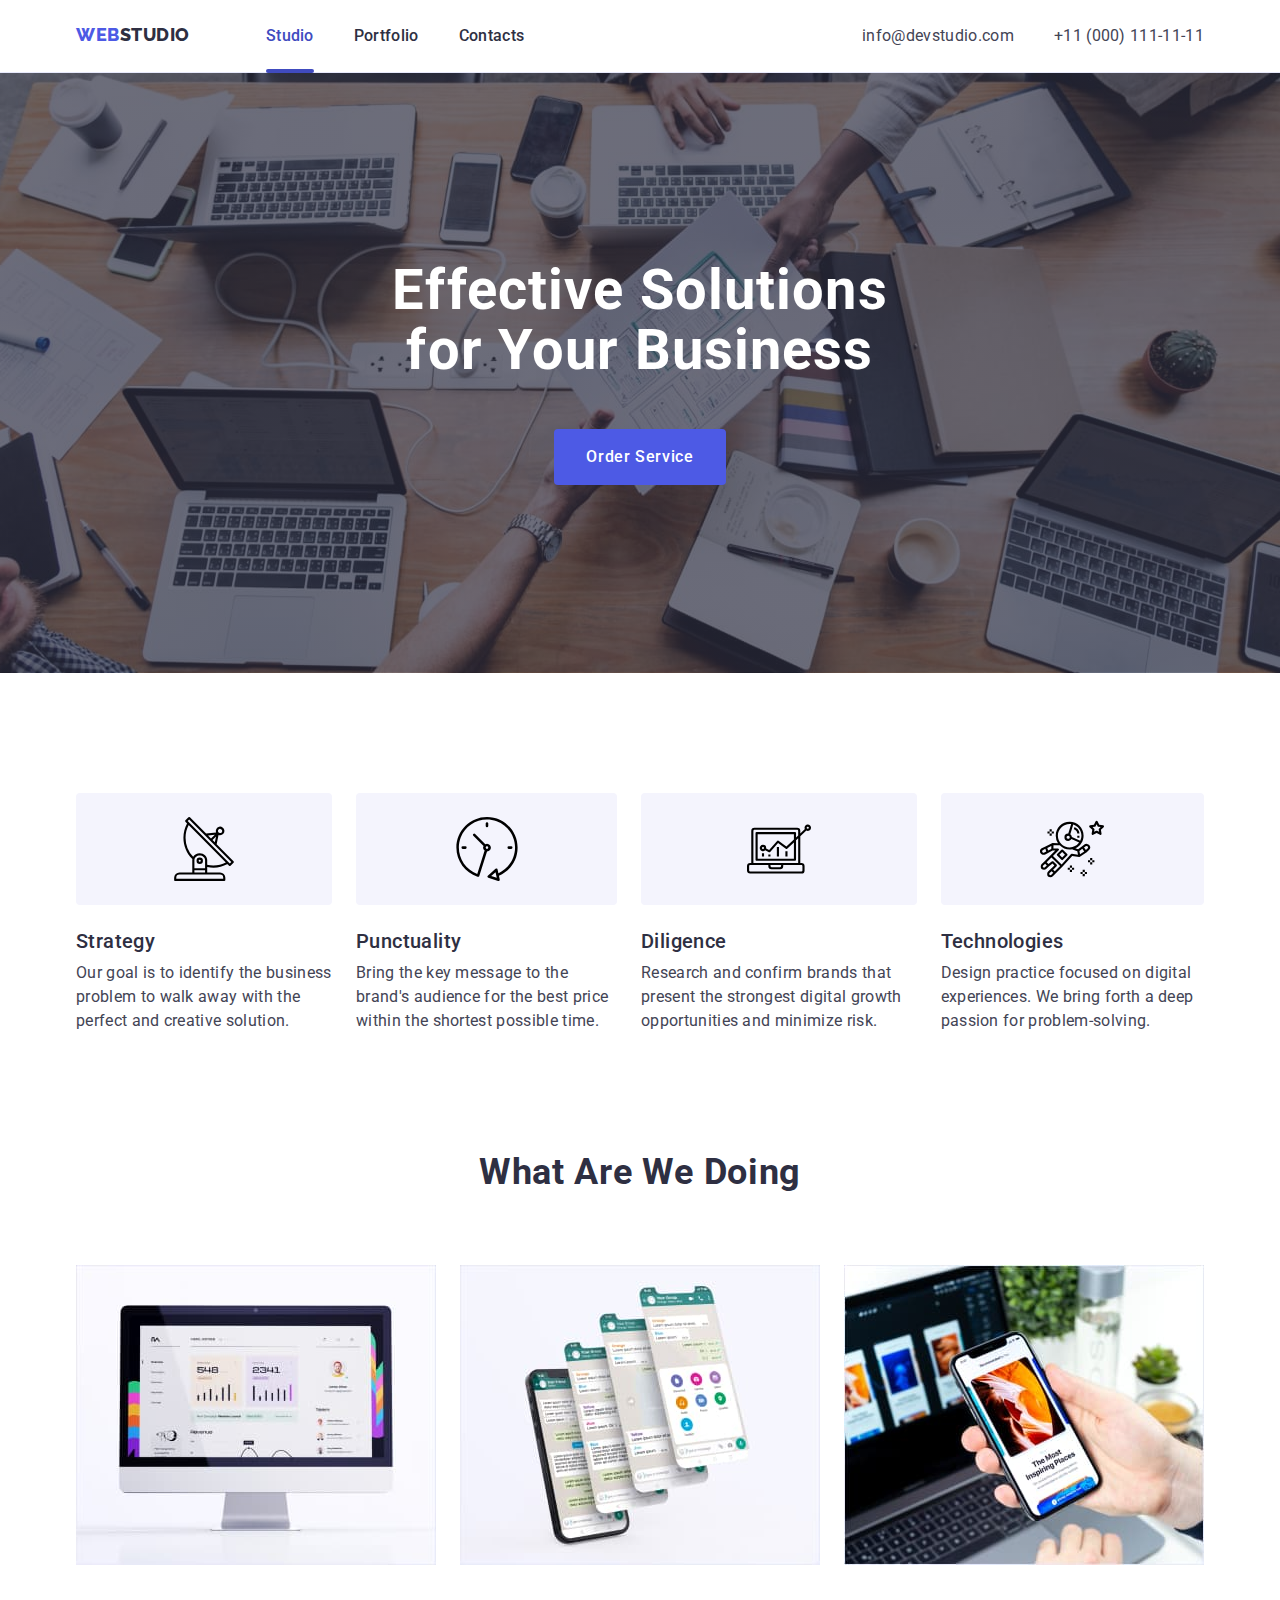
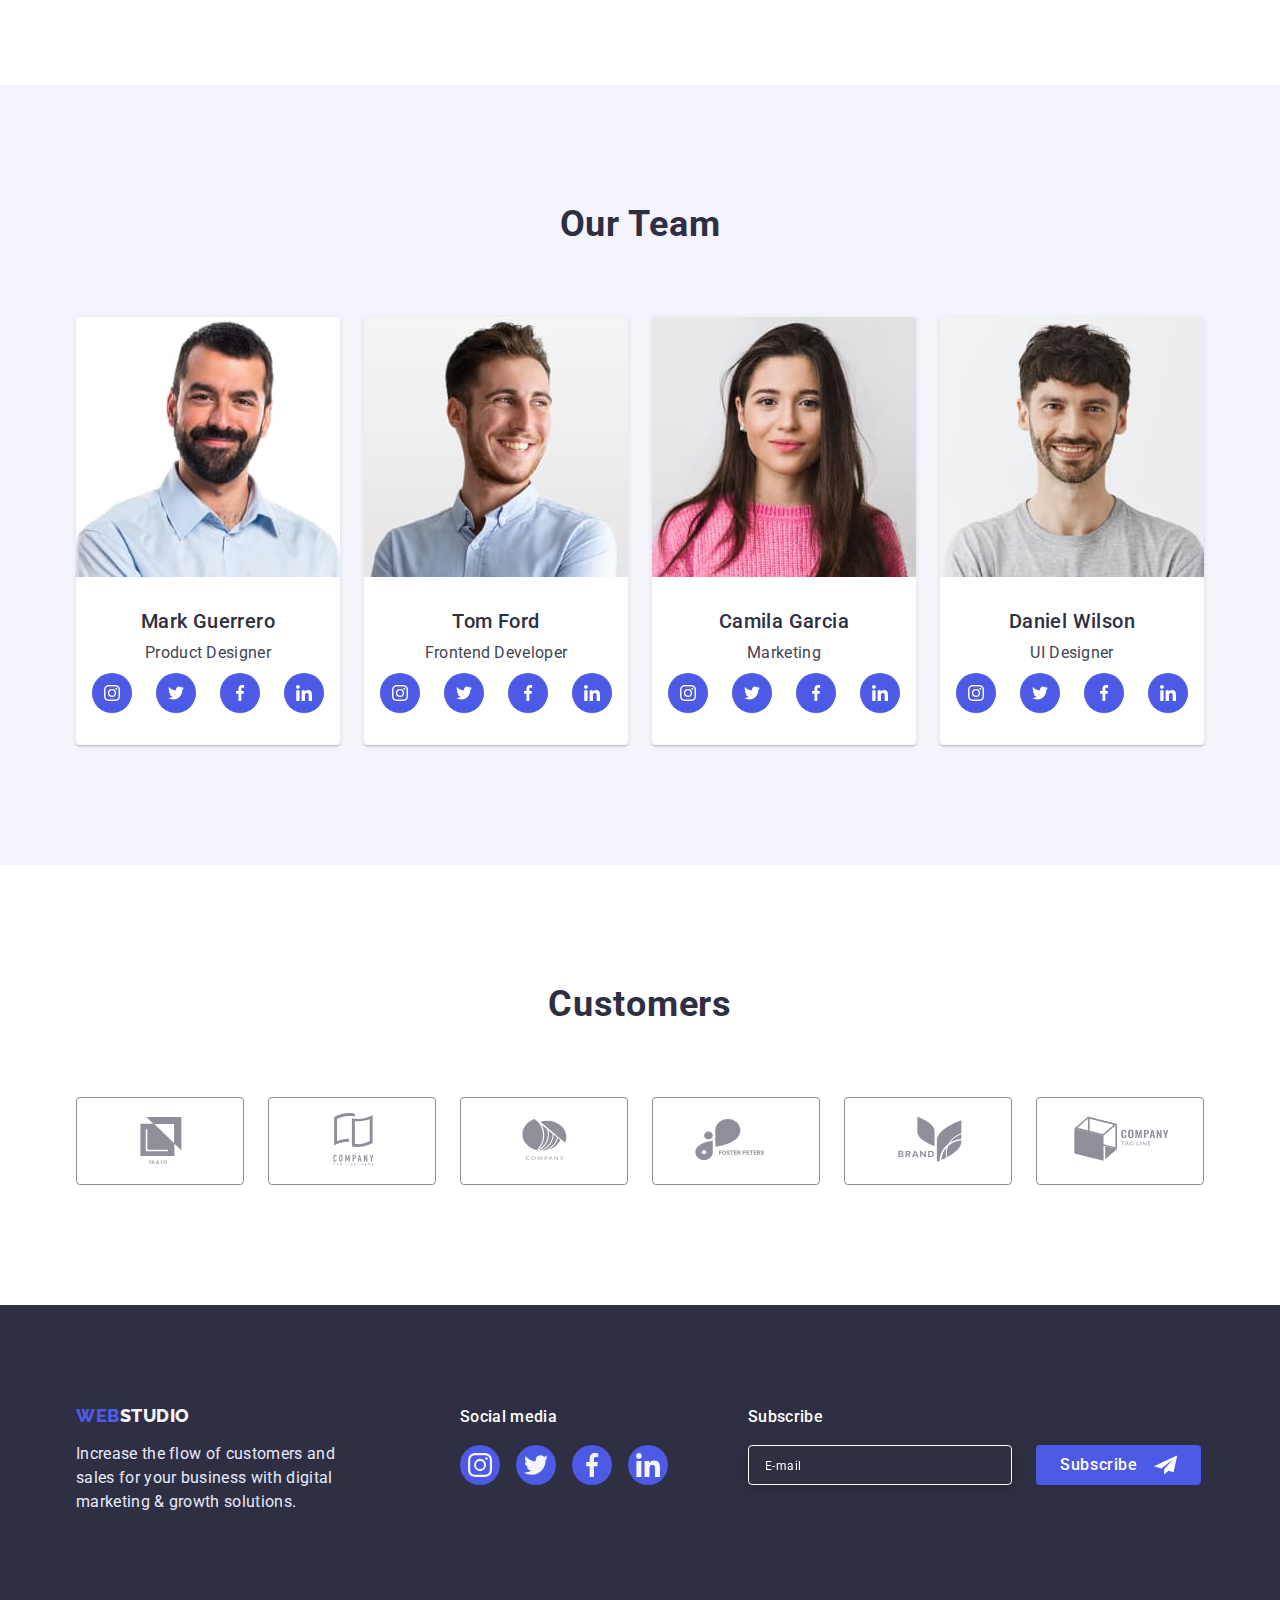
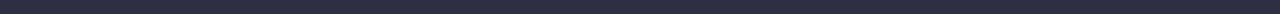
==== index.html @ fd678e28 "Initial commit" ====
<!DOCTYPE html>
<html lang="en">
  <head>
    <meta charset="UTF-8" />
    <meta http-equiv="X-UA-Compatible" content="IE=edge" />
    <meta name="viewport" content="width=device-width, initial-scale=1.0" />
    <title>WebStudio</title>
    <link rel="preconnect" href="https://fonts.googleapis.com" />
    <link rel="preconnect" href="https://fonts.gstatic.com" crossorigin />
    <link
      href="https://fonts.googleapis.com/css2?family=Raleway:wght@800&family=Roboto:wght@400;500;700&display=swap"
      rel="stylesheet"
    />
    <link rel="stylesheet" href="https://cdnjs.cloudflare.com/ajax/libs/modern-normalize/1.1.0/modern-normalize.min.css" />
    <link rel="stylesheet" href="./css/styles.css" />
  </head>

  <body>
    <header class="header">
      <div class="container header-container">
      <nav class="nav">
        <a class="header-logo logo link" href="./index.html">Web<span class="header-web">Studio</span></a
        >
        <ul class="header-list list">
          <li class="header-item">
            <a class="header-link link current" href="./index.html">Studio</a>
          </li>
          <li class="header-item">
            <a class="header-link link" href="./portfolio.html">Portfolio</a>
          </li>
          <li class="header-item">
            <a class="header-link link" href="">Contacts</a>
          </li>
        </ul>
      </nav>
      <address class="address">
        <ul class="address-list list">
          <li class="address-item">
            <a class="address-link link" href="mailto:info@devstudio.com"
              >info@devstudio.com</a
            >
          </li>
          <li class="address-item">
            <a class="address-link link" href="tel:+110001111111"
              >+11 (000) 111-11-11</a
            >
          </li>
        </ul>
      </address>
      </div>
    </header>

    <main>
      <!--Hero-->
      <section class="hero">
        <div class="container hero-container">
        <h1 class="hero-title">Effective Solutions for Your Business</h1>
        <button type="button" class="hero-btn" data-modal-open>Order Service</button>
        </div>
      </section>

      <!--Feutures-->
      <section class="feutures">
        <div class="container feutures-container">
        <h2 class="visually-hidden">Feutures</h2>
        <ul class="feutures-list list">
          <li class="feutures-item">
            <div class="feutures-icon">
              <svg width="64" height="64">
              <use href="./images/sprite.svg#strategy"></use>
            </svg>
            </div>
            <h3 class="feutures-subtitle">Strategy</h3>
            <p class="feutures-text">
              Our goal is to identify the business problem to walk away with the
              perfect and creative solution.
            </p>
          </li>
          <li class="feutures-item">
            <div class="feutures-icon">
              <svg width="64" height="64">
              <use href="./images/sprite.svg#punctually"></use>
            </svg>
            </div>
            <h3 class="feutures-subtitle">Punctuality</h3>
            <p class="feutures-text">
              Bring the key message to the brand's audience for the best price
              within the shortest possible time.
            </p>
          </li>
          <li class="feutures-item">
            <div class="feutures-icon">
              <svg width="64" height="64">
              <use href="./images/sprite.svg#diligence"></use>
            </svg>
            </div>
            <h3 class="feutures-subtitle">Diligence</h3>
            <p class="feutures-text">
              Research and confirm brands that present the strongest digital
              growth opportunities and minimize risk.
            </p>
          </li>
          <li class="feutures-item">
            <div class="feutures-icon">
              <svg width="64" height="64">
              <use href="./images/sprite.svg#technoligies"></use>
            </svg>
            </div>
            <h3 class="feutures-subtitle">Technologies</h3>
            <p class="feutures-text">
              Design practice focused on digital experiences. We bring forth a
              deep passion for problem-solving.
            </p>
          </li>
        </ul>
        </div>
      </section>

      <!--What are we doing-->
      <section class="projects">
        <div class="container projects-container">
        <h2 class="projects-title">What are we doing</h2>
        <ul class="projects-list list">
          <li class="projects-item">
            <img
              src="./images/feutures/computer.jpg"
              alt="Computer design"
              width="360"
              height="300"
            />
          </li>
          <li class="projects-item">
            <img
              src="./images/feutures/applications.jpg"
              alt="Applications design"
              width="360"
              height="300"
            />
          </li>
          <li class="projects-item">
            <img
              src="./images/feutures/phone.jpg"
              alt="Phone design"
              width="360"
              height="300"
            />
          </li>
        </ul>
        </div>
      </section>

      <!--Out team-->
      <section class="team">
        <div class="container team-container">
        <h2 class="team-title">Our Team</h2>
        <ul class="team-title-list list">
          <li class="team-item">
            <img class="team-item-photo"
              src="./images/our-team/mark-guerrero.jpg"
              alt="Mark Guerrero"
              width="264"
              height="260"
            />
            <div class="team-photo-content-border">
            <h3 class="team-subtitle">Mark Guerrero</h3>
            <p class="team-text">Product Designer</p>
            <ul class="social-list list">
              <li class="social-list-item">
                <a href="" class="social-list-link">
                    <svg aria-label="instagram" class="social-list-icon" width="16" height="16">
                      <use href="./images/sprite.svg#instagram"></use>
                    </svg>
                </a>
              </li>
              <li class="social-list-item">
                <a href="" class="social-list-link">
                    <svg aria-label="twitter" class="social-list-icon" width="16" height="16">
                      <use href="./images/sprite.svg#twitter"></use>
                    </svg>
                </a>
              </li>
              <li class="social-list-item">
                <a href="" class="social-list-link">
                    <svg aria-label="facebook" class="social-list-icon" width="16" height="16">
                      <use href="./images/sprite.svg#facebook"></use>
                    </svg>
                </a>
              </li>
              <li class="social-list-item">
                <a href="" class="social-list-link">
                    <svg aria-label="linkedin" class="social-list-icon" width="16" height="16">
                      <use href="./images/sprite.svg#linkedin"></use>
                    </svg>
                </a>
              </li>
            </ul>
            </div>
          </li>
          <li class="team-item">
            <img class="team-item-photo"
              src="./images/our-team/tom-ford.jpg"
              alt="Tom Ford"
              width="264"
              height="260"
            />
            <div class="team-photo-content-border">
            <h3 class="team-subtitle">Tom Ford</h3>
            <p class="team-text">Frontend Developer</p>
            <ul class="social-list list">
              <li class="social-list-item">
                <a href="" class="social-list-link">
                    <svg aria-label="instagram" class="social-list-icon" width="16" height="16">
                      <use href="./images/sprite.svg#instagram"></use>
                    </svg>
                </a>
              </li>
              <li class="social-list-item">
                <a href="" class="social-list-link">
                    <svg aria-label="twitter" class="social-list-icon" width="16" height="16">
                      <use href="./images/sprite.svg#twitter"></use>
                    </svg>
                </a>
              </li>
              <li class="social-list-item">
                <a href="" class="social-list-link">
                    <svg aria-label="facebook" class="social-list-icon" width="16" height="16">
                      <use href="./images/sprite.svg#facebook"></use>
                    </svg>
                </a>
              </li>
              <li class="social-list-item">
                <a href="" class="social-list-link">
                    <svg aria-label="linkedin" class="social-list-icon" width="16" height="16">
                      <use href="./images/sprite.svg#linkedin"></use>
                    </svg>
                </a>
              </li>
            </ul>
            </div>
          </li>
          <li class="team-item">
            <img class="team-item-photo"
              src="./images/our-team/camila-garcia.jpg"
              alt="Camila Garcia"
              width="264"
              height="260"
            />
            <div class="team-photo-content-border">
            <h3 class="team-subtitle">Camila Garcia</h3>
            <p class="team-text">Marketing</p>
            <ul class="social-list list">
              <li class="social-list-item">
                <a href="" class="social-list-link">
                    <svg aria-label="instagram" class="social-list-icon" width="16" height="16">
                      <use href="./images/sprite.svg#instagram"></use>
                    </svg>
                </a>
              </li>
              <li class="social-list-item">
                <a href="" class="social-list-link">
                    <svg aria-label="twitter" class="social-list-icon" width="16" height="16">
                      <use href="./images/sprite.svg#twitter"></use>
                    </svg>
                </a>
              </li>
                            <li class="social-list-item">
                <a href="" class="social-list-link">
                    <svg aria-label="facebook" class="social-list-icon" width="16" height="16">
                      <use href="./images/sprite.svg#facebook"></use>
                    </svg>
                </a>
              </li>
              <li class="social-list-item">
                <a href="" class="social-list-link">
                    <svg aria-label="linkedin" class="social-list-icon" width="16" height="16">
                      <use href="./images/sprite.svg#linkedin"></use>
                    </svg>
                </a>
              </li>
            </ul>
            </div>
          </li>
          <li class="team-item">
            <img class="team-item-photo"
              src="./images/our-team/daniel-wilson.jpg"
              alt="Daniel Wilson"
              width="264"
              height="260"
            />
            <div class="team-photo-content-border">
            <h3 class="team-subtitle">Daniel Wilson</h3>
            <p class="team-text">UI Designer</p>
            <ul class="social-list list">
              <li class="social-list-item">
                <a href="" class="social-list-link">
                    <svg aria-label="instagram" class="social-list-icon" width="16" height="16">
                      <use href="./images/sprite.svg#instagram"></use>
                    </svg>
                </a>
              </li>
              <li class="social-list-item">
                <a href="" class="social-list-link">
                    <svg aria-label="twitter" class="social-list-icon" width="16" height="16">
                      <use href="./images/sprite.svg#twitter"></use>
                    </svg>
                </a>
              </li>
                            <li class="social-list-item">
                <a href="" class="social-list-link">
                    <svg aria-label="facebook" class="social-list-icon" width="16" height="16">
                      <use href="./images/sprite.svg#facebook"></use>
                    </svg>
                </a>
              </li>
              <li class="social-list-item">
                <a href="" class="social-list-link">
                    <svg aria-label="linkedin" class="social-list-icon" width="16" height="16">
                      <use href="./images/sprite.svg#linkedin"></use>
                    </svg>
                </a>
              </li>
            </ul>
            </div>
          </li>
        </ul>
        </div>
      </section>

      <!--Customers-->
      <section class="customers">
      <div class="container customers-container">
        <h2 class="customers-title">Customers</h2>
        <ul class="customers-list list">
          <li class="customers-list-item">
            <a href="" class="customers-list-link">
            <div class="customers-list-wrapper">
              <svg class="customers-list-icon" width="104" height="56">
                <use href="./images/sprite.svg#Logo1"></use>
              </svg>
            </div>
            </a>
          </li>
          <li class="customers-list-item">
            <a href="" class="customers-list-link">
              <div class="customers-list-wrapper">
              <svg class="customers-list-icon" width="104" height="56">
                <use href="./images/sprite.svg#Logo2"></use>
              </svg>
              </div>              
            </a>
          </li>
          <li class="customers-list-item">
            <a href="" class="customers-list-link">
              <div class="customers-list-wrapper">
              <svg class="customers-list-icon" width="104" height="56">
                <use href="./images/sprite.svg#Logo3"></use>
              </svg>
              </div>              
            </a>
          </li>
          <li class="customers-list-item">
            <a href="" class="customers-list-link">
              <div class="customers-list-wrapper">
              <svg class="customers-list-icon" width="104" height="56">
                <use href="./images/sprite.svg#Logo4"></use>
              </svg>
              </div>              
            </a>
          </li>
          <li class="customers-list-item">
            <a href="" class="customers-list-link">
              <div class="customers-list-wrapper">
              <svg class="customers-list-icon" width="104" height="56">
                <use href="./images/sprite.svg#Logo5"></use>
              </svg>
              </div>              
            </a>
          </li>
          <li class="customers-list-item">
            <a href="" class="customers-list-link">
              <div class="customers-list-wrapper">
              <svg class="customers-list-icon" width="104" height="56">
                <use href="./images/sprite.svg#Logo6"></use>
              </svg>
              </div>              
            </a>
          </li>
        </ul>
      </div>
      </section>
    </main>

    <footer class="footer">
      <div class="container footer-container">
        <div class="footer-text-div">
        <a class="footer-logo logo link" href="./index.html">Web<span class="footer-web">Studio</span></a
        >
      <p class="footer-text">
        Increase the flow of customers and sales for your business with digital
        marketing & growth solutions.
      </p>
        </div>
        <div class="footer-social-media">
          <p class="footer-text-title">Social media</p>
            <ul class="social-list footer-social-list list">
              <li class="social-list-item">
                <a href="" class="footer-social-list-link">
                    <svg aria-label="instagram" class="footer-social-list-icon" width="24" height="24">
                      <use href="./images/sprite.svg#instagram"></use>
                    </svg>
                </a>
              </li>
              <li class="social-list-item">
                <a href="" class="footer-social-list-link">
                    <svg aria-label="twitter" class="footer-social-list-icon" width="24" height="24">
                      <use href="./images/sprite.svg#twitter"></use>
                    </svg>
                </a>
              </li>
              <li class="social-list-item">
                <a href="" class="footer-social-list-link">
                    <svg aria-label="facebook" class="footer-social-list-icon" width="24" height="24">
                      <use href="./images/sprite.svg#facebook"></use>
                    </svg>
                </a>
              </li>
              <li class="social-list-item">
                <a href="" class="footer-social-list-link">
                    <svg aria-label="linkedin" class="footer-social-list-icon" width="24" height="24">
                      <use href="./images/sprite.svg#linkedin"></use>
                    </svg>
                </a>
              </li>
            </ul>
        </div>
      <form name="footer-form" autocomplete="on">
        <p class="footer-text-title">Subscribe</p>
        <div class="footer-form-div">
          <input type="email" name="email" class="footer-form-input" placeholder="E-mail">
        <button type="submit" class="footer-form-btn">Subscribe 
          <svg class="footer-btn-icon" width="24" height="24">
            <use href="./images/sprite.svg#icon-frame"></use>
          </svg>
        </button>
        </div>
      </form>

      </div>
    </footer>

    <div class="backdrop is-hidden" data-modal>
      <div class="modal">
        <button type="button" class="modal-close-btn" data-modal-close>
        <svg class="modal-close-btn-icon" width="8" height="8">
          <use href="./images/sprite.svg#modal-close"></use>
        </svg>
        </button>
        <p class="modal-title">Leave your contacts and we will call you back</p>
        <form class="modal-form">
          <label class="modal-form-field"> 
            <span  class="modal-label-text">Name</span>
            <span class="modal-input-wrapper">
            <input class="modal-input" type="text" name="user_name" placeholder=" " />
            <svg class="modal-form-input-icon" width="18" height="18">
              <use href="./images/sprite.svg#icon-person"></use>
            </svg>
            </span>
          </label>
          <label class="modal-form-field"> 
            <span  class="modal-label-text">Phone</span>
            <span class="modal-input-wrapper">
            <input class="modal-input" type="tel" name="user_phone" placeholder=" " />
            <svg class="modal-form-input-icon" width="18" height="24">
              <use href="./images/sprite.svg#icon-phone"></use>
            </svg>
            </span>
          </label>
          <label class="modal-form-field"> 
            <span  class="modal-label-text">Email</span>
            <span class="modal-input-wrapper">
            <input class="modal-input" type="email" name="user_email" placeholder=" " />
            <svg class="modal-form-input-icon" width="18" height="24">
              <use href="./images/sprite.svg#icon-email"></use>
            </svg>
            </span>
          </label>
          <label class="modal-form-field">
            <span  class="modal-label-text">Comment</span>
            <textarea name="user_message" class="modal-form-message" placeholder="Text input"
            ></textarea>
          </label>
          <label for="user-policy" class="modal-check-desc">
          <input id="user-policy" type="checkbox" name="user_policy" value="true" class="modal-checkbox visually-hidden">
            <span class="modal-fake-checkbox">
            <svg class="modal-checkbox-icon" width="10" height="8">
              <use href="./images/sprite.svg#modal-auto"></use>
            </svg>
            </span>
            I accept the terms and conditions of the&nbsp;<a class="policy-link" href="">Privacy Policy</a> 
          </label>
          <button type="submit" class="modal-form-btn">Send</button>
        </form>
      </div>
    </div>

    <script src="./js/modal.js"></script>
  </body>
</html>
---- css/styles.css ----
:root {
    --primary-font: 'Roboto', sans-serif;
    --secondary-font: 'Raleway', sans-serif; 
    --backround-light: #F4F4FD;
    --background-dark: #2E2F42;
    --brand-color: #4d5ae5;
    --accent-color: #404bbf;
    --success: #31d0aa;
    --color-text-main: #434455;
    --color-text-second: #8e8f99;
    --accent-lines: #e7e9fc;
    --transition-dur-time: 250ms cubic-bezier(0.4, 0, 0.2, 1);
} 

.list {
    list-style: none;
}

.link {
    text-decoration: none;
}

p, h1, h2, h3, h4, h5, h6 {
    margin-top: 0;
    margin-bottom: 0;
}

ul, ol {
    margin-top: 0;
    margin-bottom: 0;
    padding-left: 0;
}

img {
    display: block;
}

button {
    cursor: pointer;
}

body {
    font-family: var(--primary-font);
    font-size: 16px;
    letter-spacing: 0.02em;
    color: var(--color-text-main);
}

.container {
    width: 1158px;
    padding-left: 15px;
    padding-right: 15px;
    margin-left: auto;
    margin-right: auto;
}
/* ============================== COMPONENTS ============================ */
.projects-title,
.team-title,
.customers-title {
    margin-bottom: 72px;
    text-align: center;
    
    font-weight: 700;
    font-size: 36px;
    line-height: 1.11;
    text-align: center;
    letter-spacing: 0.02em;
    text-transform: capitalize;
    
    color: var(--background-dark);
}

.feutures-subtitle,
.team-subtitle {
    font-weight: 500;
    font-size: 20px;
    line-height: 1.2;
    letter-spacing: 0.02em;
    color: var(--background-dark);
}

.logo  {
    font-family: var(--secondary-font);
    font-weight: 800;
    font-size: 18px;
    letter-spacing: 0.03em;
    align-items: center;
    text-transform: uppercase;
}

.visually-hidden {
    position: absolute;
    width: 1px;
    height: 1px;
    margin: -1px;
    border: 0;
    padding: 0;
    white-space: nowrap;
    clip-path: inset(100%);
    clip: rect(0 0 0 0);
    overflow: hidden;
}
/* ============================== /COMPONENTS ============================ */

/* ============================== HEADER  =============================== */
.header-container {
    display: flex;

    /* border: 1px solid tomato;
    background: teal; */
}

.logo {
    margin-right: 76px;

    line-height: 1.17;
    color: var(--brand-color);
}

.header-web {
    color: var(--background-dark);
}

.header {
    padding-top: 24px;
    padding-bottom: 24px;
    border-bottom: 1px solid var(--accent-lines);
    box-shadow: 0px 2px 1px rgba(46, 47, 66, 0.08), 0px 1px 1px rgba(46, 47, 66, 0.16), 0px 1px 6px rgba(46, 47, 66, 0.08);
}

.header-link {
    font-weight: 500;
    line-height: 1.5;
    color: var(--background-dark);

    position: relative;
    display: block;
}

.header-link.current::after {
    content: '';

    position: absolute;
    width: 100%;
    height: 4px;
    left: 0px;
    top: 45px;
    background: var(--accent-color);
    border-radius: 2px;
}

.header-list {
    display: flex;
    align-items: center;
}

.header-item:not(:last-child) {
    margin-right: 40px;
}

.nav {
    display: flex;
    justify-content: center;
}

.nav .link {
    display: block;
    transition: color var(--transition-dur-time);
}

.nav .link:hover,
.nav .link:focus {
   color: var(--accent-color);
}

.link.current {
    color: var(--accent-color);
}

.address {
    font-style: normal;
    margin-left: auto;
}

.address-list {
    display: flex;
}

.address-link {
    font-weight: 400;
    line-height: 1.5;
    color: var(--color-text-main);

    display: block;

    transition: color var(--transition-dur-time);
}

.address-link:hover,
.address-link:focus {
    color: var(--accent-color);
}

.address-item + .address-item {
    margin-left: 40px;
}

/* ============================== /HEADER ============================= */

/* ============================== HERO  =============================== */
.hero-container {
    text-align: center;
    

    /* border: 1px solid teal;
    background: tomato; */
} 

.hero{
    background: rgba(46, 47, 66, 0.7);
    padding-top: 188px;
    padding-bottom: 188px;
    max-width: 1440px;
    margin-left: auto;
    margin-right: auto;
    
    background-image: linear-gradient(rgba(46, 47, 66, 0.7), rgba(46, 47, 66, 0.7)), 
        url(../images/hero.jpg);
    background-position: center;
    background-size: cover;
    background-repeat: no-repeat;

}

.hero-title {
    margin-left: auto;
    margin-right: auto;
    margin-bottom: 48px;
    max-width: 496px;
    font-weight: 700;
    font-size: 56px;
    line-height: 1.07;
    letter-spacing: 0.02em;
    text-align: center;
    color: #FFFFFF;
}

.hero-btn {
    display: inline-block;
    min-width: 169px;
    padding: 16px 32px;
    border: none;
    border-radius: 4px;

    font-family: inherit;
    font-weight: 500;
    font-size: 16px;
    line-height: 1.5;
    align-items: center;
    letter-spacing: 0.04em;
    color: #FFFFFF;
    background-color: var(--brand-color);

    transition: background-color var(--transition-dur-time);
}

.hero-btn:hover,
.hero-btn:focus {
    background-color: var(--accent-color);
}
/* ============================== /HERO =============================== */

/* ============================== FEUTURES ============================ */
.feutures {
    padding-top: 120px;
    padding-bottom: 120px;

    /* background-color: teal; */
}

.feutures-list {
    display: flex;
}

.feutures-item:not(:last-child) {
    margin-right: 24px;
}

.feutures-text {
    margin-top: 8px;
    line-height: 1.5;
}

.feutures-icon {
    display: flex;
    justify-content: center;
    align-items: center;
    margin-bottom: 24px;
    height: 112px;
    background: var(--backround-light);
    border-radius: 4px;
    background-position: center center;
    }

/* ============================== /FEUTURES ========================== */

/* ============================== PROJECTS =========================== */
.projects {
    padding-bottom: 120px;
}

.projects-list {
    display: flex;
    gap: 24px;
    /* justify-content: space-between; */
}

.project-item {
    flex-basis: calc((100% - 48px) / 3);
}

/* .projects-item:not(:nth-child(3n)) {
    margin-right: 24px;
} */
/* ============================== /PROJECTS ========================= */

/* ============================== TEAM =============================== */
.team {
    padding-top: 120px;
    padding-bottom: 120px;
    background-color: var(--backround-light)
}

.team-subtitle {
    text-align: center;
    margin-bottom: 8px;
}

.team-title-list {
    display: flex;
    gap: 24px;
}

/* .team-item:not(:nth-child(4n)) {
    margin-right: 24px;
} */

.team-text {
    line-height: 1.5;
    text-align: center;
    margin-bottom: 8px;
}

.team-item {
    flex-basis: calc((100% - 72px) / 4);
    background-color: #fff;
    box-shadow: 0px 1px 6px rgba(46, 47, 66, 0.08), 0px 1px 1px rgba(46, 47, 66, 0.16), 0px 2px 1px rgba(46, 47, 66, 0.08);
    border-radius: 0px 0px 4px 4px;
}

.team-photo-content-border {
    padding-top: 32px;
    padding-bottom: 32px;
}

.social-list {
    display: flex;
    justify-content: center;
    gap: 24px;
}

.social-list-item {
    width: 40px;
    height: 40px;
}

.social-list-link {
    display: flex;
    justify-content: center;
    align-items: center;
    width: 100%;
    height: 100%;
    border-radius: 50%;
    background-color: var(--brand-color);

    transition: background-color var(--transition-dur-time);
}

.social-list-icon {
    fill: #fff;
}

.social-list-link:hover,
.social-list-link:focus {
    background-color: var(--accent-color);
}
/* ============================== /TEAM =============================== */
/* ==============================CUSTOMERS=============================*/
.customers {
    padding-top: 120px;
    padding-bottom: 120px;
}

.customers-list {
    display: flex;
    justify-content: center;
    gap: 24px;
}

.customers-list-item {
    width: calc((100% - 120px) / 6);
    height: 88px;
}

.customers-list-link {
    display: flex;
    justify-content: center;
    align-items: center;
    width: 100%;
    height: 100%;
    border: 1px solid var(--color-text-second);
    border-radius: 4px;
}

.customers-list-link {
    transition: border var(--transition-dur-time);
}

.customers-list-wrapper {
    display: block;
    fill: var(--color-text-second);
    transition: fill var(--transition-dur-time);
}

.customers-list-link:hover,
.customers-list-link:focus {
    border: 1px solid var(--accent-color);
}

.customers-list-link:hover .customers-list-wrapper,
.customers-list-link:focus .customers-list-wrapper {
    fill: var(--accent-color)
}
/* ==============================/CUSTOMERS=============================*/
/* ============================== FOOTER =============================== */
.footer {
    padding-top: 100px;
    padding-bottom: 100px;

    background: var(--background-dark);
}

.footer-container {
    display: flex;
}

.footer-logo {
    margin-right: o;
    line-height: 1.17;
    color: var(--brand-color);
}

.footer-web {
    color: var(--backround-light);
}

.footer-text {
    margin-top: 16px;
    line-height: 1.5;
    color: var(--accent-lines);
}

.footer-text-div {
    max-width: 264px;
    margin-right: 120px;
}

.footer-text-title {
    font-weight: 500;
    line-height: 1.5;
    color: #FFFFFF;

    margin-bottom: 16px;
}

.footer-social-media {
    margin-right: 80px;
}

.footer-social-list {
    gap: 16px;
}

.footer-social-list-link {
    display: flex;
    justify-content: center;
    align-items: center;
    width: 100%;
    height: 100%;
    border-radius: 50%;
    background-color: var(--brand-color);
    /* background-color: rgba(255, 255, 255, 0.1); */
    
    transition: background-color var(--transition-dur-time);
}

.footer-social-list-icon {
    fill: var(--backround-light);
}

.footer-form-div {
    display: flex;
}

.footer-social-list-link:hover,
.footer-social-list-link:focus {
    background-color: var(--success);
}

.footer-form-input {
    width: 264px;
    height: 40px;
    border: 1px solid #FFFFFF;
    filter: drop-shadow(0px 4px 4px rgba(0, 0, 0, 0.15));
    border-radius: 4px;
    background-color: var(--background-dark);
    margin-right: 24px;
    color: #ffffff;
    padding-left: 16px;
}

.footer-form-input::placeholder {
    font-weight: 400;
    font-size: 12px;
    line-height: 2.0;
    align-items: center;
    letter-spacing: 0.04em;
    color: #FFFFFF;
}

.footer-form-btn {
    display: flex;
    width: 165px;
    height: 40px;
    padding: 8px 24px;
    align-items: center;
    justify-content: center;
    gap: 16px;

    font-family: 'Roboto', sans-serif;
    font-weight: 500;
    font-size: 16px;
    line-height: 1.5px;
    text-align: center;
    letter-spacing: 0.04em;
    color: #FFFFFF;
    border-radius: 4px;
    border: none;
    background-color: var(--brand-color);
    transition: background-color var(--transition-dur-time), box-shadow var(--transition-dur-time);
}

.footer-form-btn:hover,
.footer-form-btn:focus {
    background-color: var(--accent-color);
    box-shadow: 0px 4px 4px rgba(0, 0, 0, 0.15);
}

.footer-btn-icon {
    fill: #FFFFFF;
}
/* ============================== /FOOTER =============================== */
/* ============================== PORTFOLIO PAGE ======================= */
.portfolio {
    padding-top: 96px;
    padding-bottom: 120px;
}

.portfolio-page-btn {
    display: inline-block;
    padding: 12px 24px;

    font-family: 'Roboto', sans-serif;
    font-size: 16px;
    font-weight: 500;
    line-height: 1.5;
    text-align: center;
    letter-spacing: 0.04em;
    color: var(--brand-color);
    background-color: var(--backround-light);

    border: 1px solid var(--accent-lines);
    border-radius: 4px;

    transition: color var(--transition-dur-time), background-color var(--transition-dur-time), border-color var(--transition-dur-time), box-shadow var(--transition-dur-time);
}

.portfolio-page-btn:hover,
.portfolio-page-btn:focus {
    color: #FFFFFF;
    background-color: var(--accent-color);
    border-color: var(--accent-color);
    box-shadow: 0px 3px 1px rgba(0, 0, 0, 0.1), 0px 2px 1px rgba(0, 0, 0, 0.08), 0px 2px 2px rgba(0, 0, 0, 0.12);
}

.portfolio-pg-namecard {
    margin-bottom: 8px;
    font-weight: 500;
    font-size: 20px;
    line-height: 1.2;
    color: var(--background-dark);
}

.portfolio-pg-text {
    line-height: 1.5;
    color: var(--color-text-main);
}

.portfolio-menu-card {
    display: flex;
    margin-bottom: 72px;
    justify-content: center;
}

.portfolio-item:not(:last-child) {
    margin-right: 24px;
}

.portfolio-pg-content {
    display: flex;
    flex-wrap: wrap;
}

.portfolio-item-content {
    width: calc((100% - 48px) / 3);
    margin-right: 24px;
    margin-bottom: 48px;
}

.portfolio-item-content:nth-child(3n) {
    margin-right: 0;
}

.portfolio-item-content:nth-last-child(-n + 3) {
    margin-bottom: 0;
}

.portfolio-item-link {
    display: block;
    transition: box-shadow var(--transition-dur-time);
}

.portfolio-item-link:hover,
.portfolio-item-link:focus {
    box-shadow: 0px 1px 6px rgba(46, 47, 66, 0.08), 0px 1px 1px rgba(46, 47, 66, 0.16), 0px 2px 1px rgba(46, 47, 66, 0.08);
}

.portfolio-photo-content-border {
    padding-top: 32px;
    padding-bottom: 32px;
    padding-left: 16px;
    border: 1px solid var(--accent-lines);
    border-top: none;
}

.portfolio-photo-wrapper {
    position: relative;
    overflow: hidden;
}

.overlay {
    position: absolute;
    left: 0;
    top: 0;
    width: 100%;
    height: 100%;
    transform: translate(0, 100%);
    transition: transform var(--transition-dur-time);

    line-height: 1.5;
    padding-top: 40px;
    padding-right: 32px;
    padding-left: 32px;
    color: var(--backround-light);
    background-color: var(--brand-color);
}

.portfolio-item-link:hover .overlay,
.portfolio-item-link:focus .overlay {
    transform: translate(0, 0);
}

img {
    width: 100%;
    height: auto;
} 
/* ============================== /PORTFOLIO PAGE ======================= */
/* ===============================MODAL WINDOW =========================== */
.backdrop {
    position: fixed;
    top: 0;
    left: 0;
    width: 100%;
    height: 100%;
    opacity: 1;
    background: rgba(46, 47, 66, 0.4);
    transition: opacity var(--transition-dur-time), visibility var(--transition-dur-time);
}

.backdrop.is-hidden {
    opacity: 0;
    visibility: hidden;
    pointer-events: none;
}

.modal {
    position: absolute;
    top: 50%;
    left: 50%;
    transform: translate(-50%, -50%) scale(1);
    transition: transform var(--transition-dur-time);

    width: 408px;
    background: #FCFCFC;
    box-shadow: 0px 1px 1px rgba(0, 0, 0, 0.14), 0px 1px 3px rgba(0, 0, 0, 0.12), 0px 2px 1px rgba(0, 0, 0, 0.2);
    border-radius: 4px;
    padding: 72px 24px 24px;
}

.backdrop.is-hidden .modal {
    transform: translate(-50%, -50%) scale(0);
}

.modal-close-btn {
    position: absolute;
    top: 24px;
    right: 24px;

    display: flex;
    justify-content: center;
    align-items: center;
    width: 24px;
    height: 24px;
    background: var(--accent-lines); 
    border: 1px solid rgba(0, 0, 0, 0.1);
    border-radius: 50%;
    transition: border-color var(--transition-dur-time), background-color var(--transition-dur-time);
}

.modal-close-btn:hover,
.modal-close-btn:focus {
    border-color: var(--accent-color);
    background-color: var(--accent-color);
}

.modal-close-btn-icon {
    fill: var(--background-dark);
    transition: fill var(--accent-color);
}

.modal-close-btn:hover .modal-close-btn-icon,
.modal-close-btn:focus .modal-close-btn-icon {
    fill: #FFFFFF;
}

.modal-title {
    font-weight: 500;
    line-height: 1.5;
    text-align: center;
    color: var(--background-dark);
    margin-bottom: 16px;
}

.modal-form-field {
    display: block;
    margin-bottom: 8px;
}

.modal-label-text {
    display: block;
    font-size: 12px;
    line-height: 1.17;
    letter-spacing: 0.04em;
    color: var(--color-text-second);
    margin-bottom: 4px;
}

.modal-input {
    width: 100%;
    height: 40px;
    padding-left: 38px;
    border: 1px solid;
    border-color: rgba(46, 47, 66, 0.4);
    border-radius: 4px;
    background-color: transparent;
    transition: border-color var(--transition-dur-time);
}

.modal-input-wrapper {
    position: relative;
}

.modal-form-input-icon {
    position: absolute;
    left: 16px;
    top: 50%;
    transform: translateY(-50%);
    transition: fill var(--transition-dur-time);
}

.modal-input::placeholder {
}

.modal-input:focus,
.modal-form-message:focus {
    outline: none;
    border-color: var(--brand-color);
}

.modal-input:focus +.modal-form-input-icon {
    fill: var(--brand-color);
}

.modal-form-message {
    width: 100%;
    height: 120px;
    line-height: 1.5;
    color: var(--background-dark);
    padding: 8px 16px;
    margin-bottom: 16px;
    resize: none;
    border: 1px solid; 
    border-color: rgba(46, 47, 66, 0.4);
    border-radius: 4px;
    background-color: transparent;
    transition: border-color var(--transition-dur-time);
}

.modal-form-message::placeholder {
    color: rgba(46, 47, 66, 0.4);
    font-size: 12px;
    line-height: 1.17;
    letter-spacing: 0.04em;
}

.modal-form-btn {
    display: block;
    width: 169px;
    height: 56px;
    font-family: 'Roboto', sans-serif;
    font-weight: 500;
    line-height: 1.5px;
    letter-spacing: 0.04em;
    color: #FFFFFF;
    margin-left: auto;
    margin-right: auto;
    padding: 16px 32px;

    background: var(--brand-color);
    box-shadow: 0px 4px 4px rgba(0, 0, 0, 0.15);
    border-radius: 4px;
    border: none;
    outline: none;
    transition: background-color var(--transition-dur-time), box-shadow var(--transition-dur-time);
}

.modal-form-btn:hover,
.modal-form-btn:focus {
    background-color: var(--accent-color);
    box-shadow: 0px 4px 4px rgba(0, 0, 0, 0.15);
}

.modal-check-desc {
    display: flex;
    align-items: center;
    font-size: 12px;
    line-height: 1.17;
    letter-spacing: 0.04em;
    color: var(--color-text-second);
    margin-bottom: 24px;
}

/* .modal-check-desc::before {
    display: block;
    position: relative;
    width: 16px;
    height: 16px;
    border: 1px solid rgba(46, 47, 66, 0.4);
    border-radius: 2px;
    content: " ";
    cursor: pointer;
    margin-right: 8px;
    background-color: transparent;
} */

.modal-fake-checkbox {
    display: flex;
    align-items: center;
    justify-content: center;;
    width: 16px;
    height: 16px;
    border: 1px solid rgba(46, 47, 66, 0.4);
    border-radius: 2px;
    cursor: pointer;
    margin-right: 8px;
    fill: transparent;
    background-color: transparent;
    transition: background-color var(--transition-dur-time), border var(--transition-dur-time), fill var(--transition-dur-time), border-color var(--transition-dur-time); 
}

.modal-checkbox:checked + .modal-fake-checkbox {
    background-color: var(--accent-color);
    border: none;
    fill: var(--backround-light);
}

.modal-checkbox:focus + .modal-fake-checkbox {
    border-color: var(--accent-color);
}

.policy-link {
    color: var(--brand-color);
}

/* ============================/MODAL WINDOW =========================== */
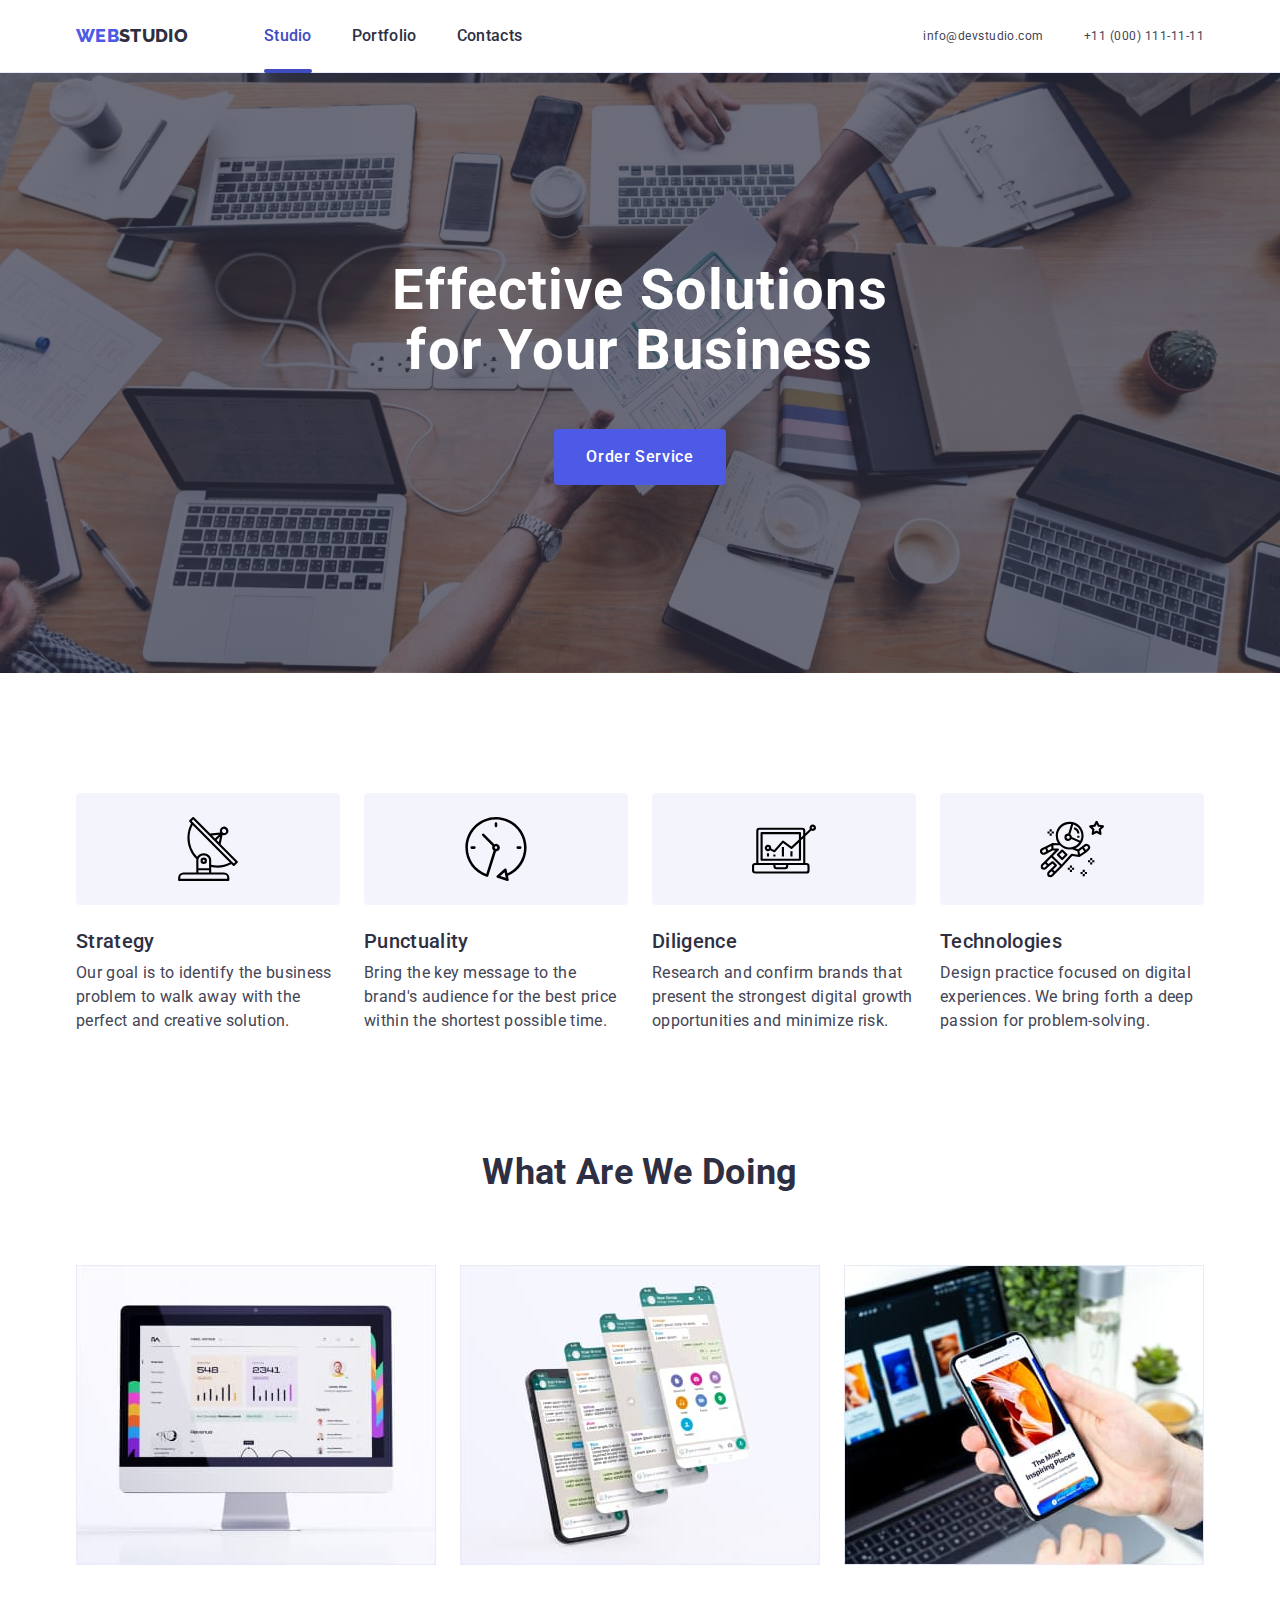
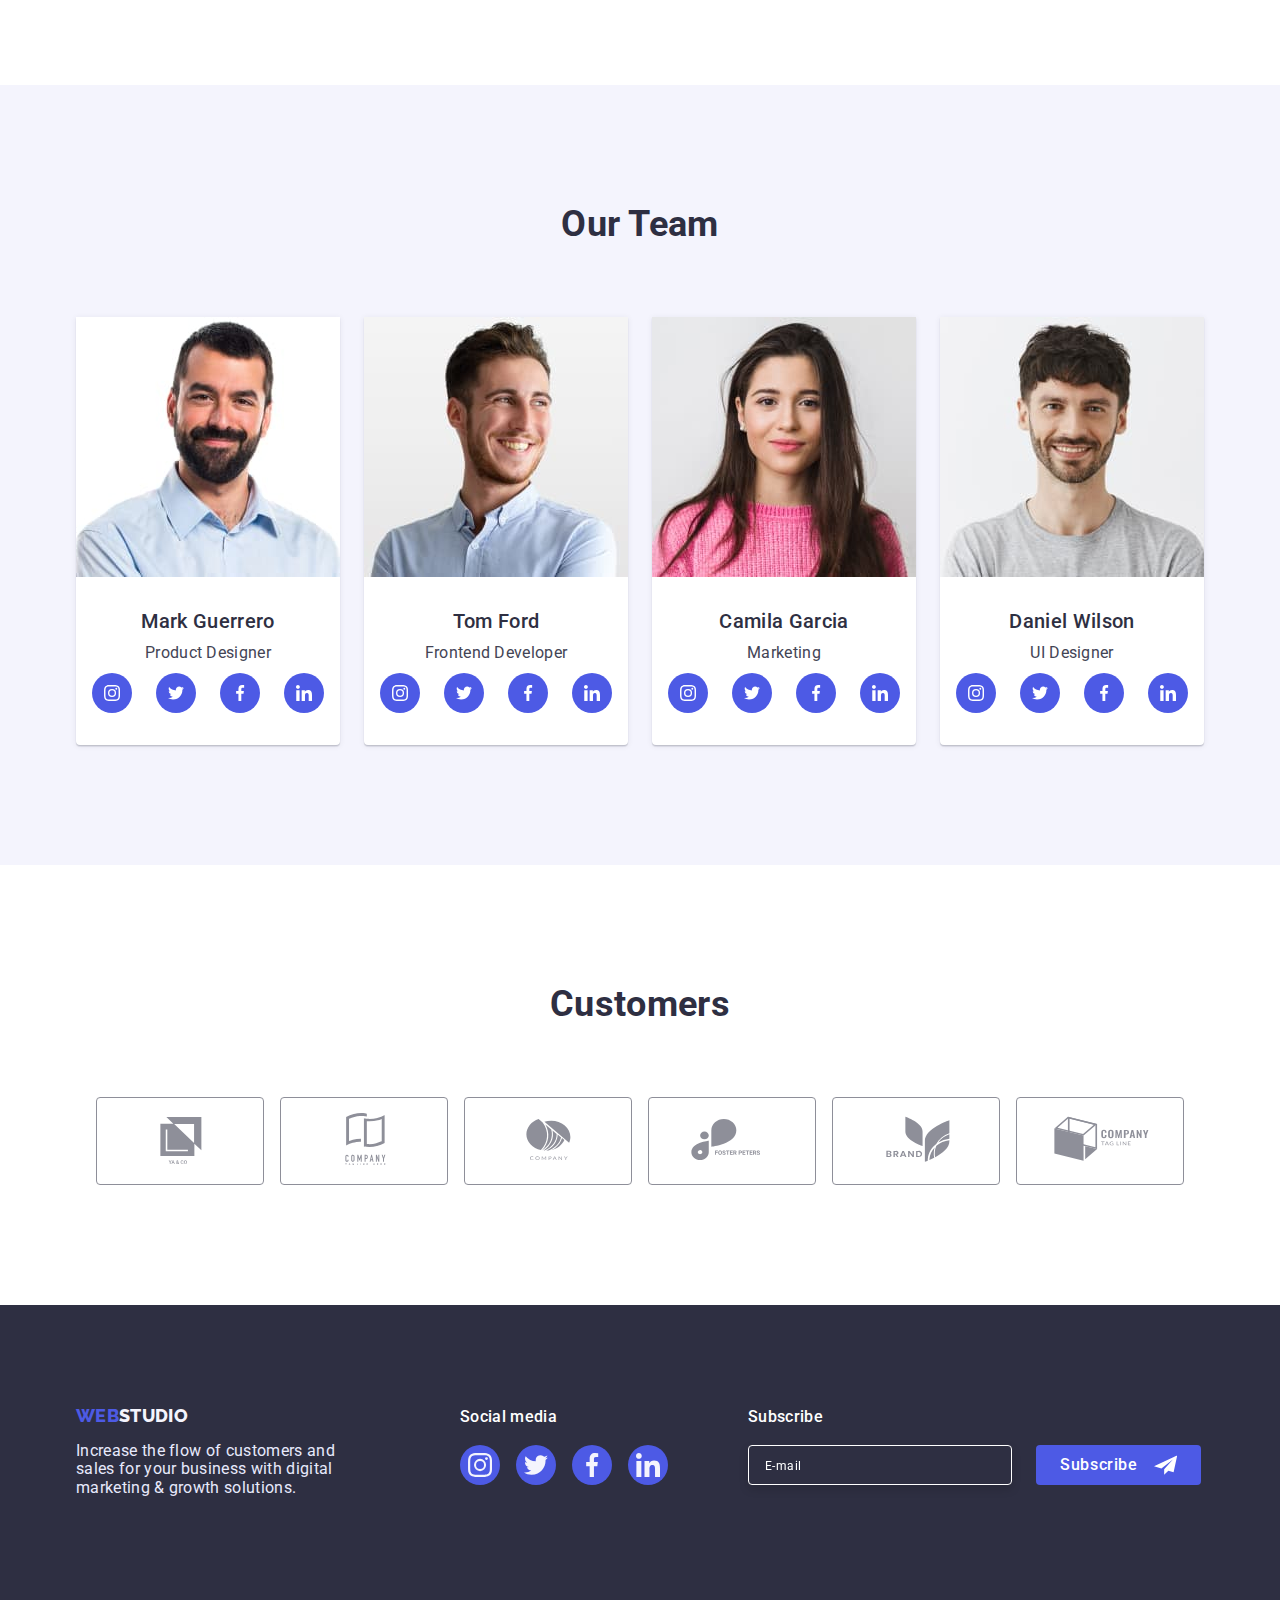
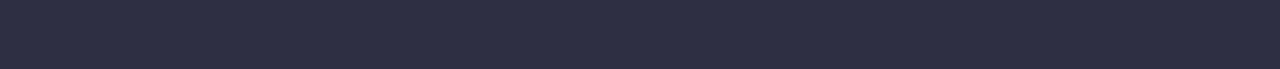
==== commit 48f04477: "homework_7" ====
--- a/index.html
+++ b/index.html
@@ -11,8 +11,12 @@
       href="https://fonts.googleapis.com/css2?family=Raleway:wght@800&family=Roboto:wght@400;500;700&display=swap"
       rel="stylesheet"
     />
-    <link rel="stylesheet" href="https://cdnjs.cloudflare.com/ajax/libs/modern-normalize/1.1.0/modern-normalize.min.css" />
+    <link
+      rel="stylesheet"
+      href="https://cdnjs.cloudflare.com/ajax/libs/modern-normalize/1.1.0/modern-normalize.min.css"
+    />
     <link rel="stylesheet" href="./css/styles.css" />
+    <link rel="stylesheet" href="./css/media.css" />
   </head>
 
   <body>
@@ -47,6 +51,97 @@
           </li>
         </ul>
       </address>
+      <button type="button" data-menu-open class="menu-open-btn">
+        <svg class="menu-open-icon" width="32" height="22">
+          <use href="./images/sprite.svg#menu-burger"></use>
+        </svg>
+      </button>
+      </div>
+      <div class="mob-menu is-hidden" data-menu>
+        <div>
+        <button type="button" data-menu-close class="menu-close-btn">
+        <svg class="menu-close-btn-icon" width="8" height="8">
+          <use href="./images/sprite.svg#modal-close"></use>
+        </svg>
+        </button>
+        <ul class="mob-menu-list list">
+          <li class="mob-menu-item">
+            <a class="mob-menu-link link current" href="./index.html">Studio</a>
+          </li>
+          <li class="mob-menu-item">
+            <a class="mob-menu-link link" href="./portfolio.html">Portfolio</a>
+          </li>
+          <li class="mob-menu-item">
+            <a class="mob-menu-link-sp link" href="">Contacts</a>
+          </li>
+        </ul>
+        </div>
+        <div>
+          <address class="mob-menu-address">
+        <ul class="mob-menu-address-list list">
+          <li class="mob-menu-address-item">
+            <a class="mob-menu-tel-link link" href="tel:+110001111111"
+              >+11 (000) 111-11-11</a
+            >
+          </li>
+          <li class="mob-menu-address-item">
+            <a class="mob-menu-address-link link" href="mailto:info@devstudio.com"
+              >info@devstudio.com</a
+            >
+          </li>
+        </ul>    
+      </address>
+          <ul class="mob-menu-social-list list">
+            <li class="social-list-item">
+              <a href="" class="mob-menu-social-list-link">
+                <svg
+                  aria-label="instagram"
+                  class="mob-menu-social-list-icon"
+                  width="24"
+                  height="24"
+                >
+                  <use href="./images/sprite.svg#instagram"></use>
+                </svg>
+              </a>
+            </li>
+            <li class="social-list-item">
+              <a href="" class="mob-menu-social-list-link">
+                <svg
+                  aria-label="twitter"
+                  class="mob-menu-social-list-icon"
+                  width="24"
+                  height="24"
+                >
+                  <use href="./images/sprite.svg#twitter"></use>
+                </svg>
+              </a>
+            </li>
+            <li class="social-list-item">
+              <a href="" class="mob-menu-social-list-link">
+                <svg
+                  aria-label="facebook"
+                  class="mob-menu-social-list-icon"
+                  width="24"
+                  height="24"
+                >
+                  <use href="./images/sprite.svg#facebook"></use>
+                </svg>
+              </a>
+            </li>
+            <li class="social-list-item">
+              <a href="" class="mob-menu-social-list-link">
+                <svg
+                  aria-label="linkedin"
+                  class="mob-menu-social-list-icon"
+                  width="24"
+                  height="24"
+                >
+                  <use href="./images/sprite.svg#linkedin"></use>
+                </svg>
+              </a>
+            </li>
+          </ul>
+        </div>
       </div>
     </header>
 
@@ -54,397 +149,537 @@
       <!--Hero-->
       <section class="hero">
         <div class="container hero-container">
-        <h1 class="hero-title">Effective Solutions for Your Business</h1>
-        <button type="button" class="hero-btn" data-modal-open>Order Service</button>
+          <h1 class="hero-title">Effective Solutions for Your Business</h1>
+          <button type="button" class="hero-btn" data-modal-open>
+            Order Service
+          </button>
         </div>
       </section>
 
       <!--Feutures-->
       <section class="feutures">
         <div class="container feutures-container">
-        <h2 class="visually-hidden">Feutures</h2>
-        <ul class="feutures-list list">
-          <li class="feutures-item">
-            <div class="feutures-icon">
-              <svg width="64" height="64">
-              <use href="./images/sprite.svg#strategy"></use>
-            </svg>
-            </div>
-            <h3 class="feutures-subtitle">Strategy</h3>
-            <p class="feutures-text">
-              Our goal is to identify the business problem to walk away with the
-              perfect and creative solution.
-            </p>
-          </li>
-          <li class="feutures-item">
-            <div class="feutures-icon">
-              <svg width="64" height="64">
-              <use href="./images/sprite.svg#punctually"></use>
-            </svg>
-            </div>
-            <h3 class="feutures-subtitle">Punctuality</h3>
-            <p class="feutures-text">
-              Bring the key message to the brand's audience for the best price
-              within the shortest possible time.
-            </p>
-          </li>
-          <li class="feutures-item">
-            <div class="feutures-icon">
-              <svg width="64" height="64">
-              <use href="./images/sprite.svg#diligence"></use>
-            </svg>
-            </div>
-            <h3 class="feutures-subtitle">Diligence</h3>
-            <p class="feutures-text">
-              Research and confirm brands that present the strongest digital
-              growth opportunities and minimize risk.
-            </p>
-          </li>
-          <li class="feutures-item">
-            <div class="feutures-icon">
-              <svg width="64" height="64">
-              <use href="./images/sprite.svg#technoligies"></use>
-            </svg>
-            </div>
-            <h3 class="feutures-subtitle">Technologies</h3>
-            <p class="feutures-text">
-              Design practice focused on digital experiences. We bring forth a
-              deep passion for problem-solving.
-            </p>
-          </li>
-        </ul>
+          <h2 class="visually-hidden">Feutures</h2>
+          <ul class="feutures-list list">
+            <li class="feutures-item">
+              <div class="feutures-icon">
+                <svg width="64" height="64">
+                  <use href="./images/sprite.svg#strategy"></use>
+                </svg>
+              </div>
+              <h3 class="feutures-subtitle">Strategy</h3>
+              <p class="feutures-text">
+                Our goal is to identify the business problem to walk away with
+                the perfect and creative solution.
+              </p>
+            </li>
+            <li class="feutures-item">
+              <div class="feutures-icon">
+                <svg width="64" height="64">
+                  <use href="./images/sprite.svg#punctually"></use>
+                </svg>
+              </div>
+              <h3 class="feutures-subtitle">Punctuality</h3>
+              <p class="feutures-text">
+                Bring the key message to the brand's audience for the best price
+                within the shortest possible time.
+              </p>
+            </li>
+            <li class="feutures-item">
+              <div class="feutures-icon">
+                <svg width="64" height="64">
+                  <use href="./images/sprite.svg#diligence"></use>
+                </svg>
+              </div>
+              <h3 class="feutures-subtitle">Diligence</h3>
+              <p class="feutures-text">
+                Research and confirm brands that present the strongest digital
+                growth opportunities and minimize risk.
+              </p>
+            </li>
+            <li class="feutures-item">
+              <div class="feutures-icon">
+                <svg width="64" height="64">
+                  <use href="./images/sprite.svg#technoligies"></use>
+                </svg>
+              </div>
+              <h3 class="feutures-subtitle">Technologies</h3>
+              <p class="feutures-text">
+                Design practice focused on digital experiences. We bring forth a
+                deep passion for problem-solving.
+              </p>
+            </li>
+          </ul>
         </div>
       </section>
 
       <!--What are we doing-->
       <section class="projects">
         <div class="container projects-container">
-        <h2 class="projects-title">What are we doing</h2>
-        <ul class="projects-list list">
-          <li class="projects-item">
-            <img
-              src="./images/feutures/computer.jpg"
-              alt="Computer design"
-              width="360"
-              height="300"
-            />
-          </li>
-          <li class="projects-item">
-            <img
-              src="./images/feutures/applications.jpg"
-              alt="Applications design"
-              width="360"
-              height="300"
-            />
-          </li>
-          <li class="projects-item">
-            <img
-              src="./images/feutures/phone.jpg"
-              alt="Phone design"
-              width="360"
-              height="300"
-            />
-          </li>
-        </ul>
+          <h2 class="projects-title">What are we doing</h2>
+          <ul class="projects-list list">
+            <li class="projects-item">
+              <img
+                srcset="
+                  ./images/feutures/computer.jpg    1x,
+                  ./images/feutures/computer-2x.jpg 2x
+                "
+                src="./images/feutures/computer.jpg"
+                alt="Computer design"
+                width="360"
+                height="300"
+              />
+            </li>
+            <li class="projects-item">
+              <img
+                srcset="
+                  ./images/feutures/applications.jpg    1x,
+                  ./images/feutures/applications-2x.jpg 2x
+                "
+                src="./images/feutures/applications.jpg"
+                alt="Applications design"
+                width="360"
+                height="300"
+              />
+            </li>
+            <li class="projects-item">
+              <img
+                srcset="
+                  ./images/feutures/phone.jpg    1x,
+                  ./images/feutures/phone-2x.jpg 2x
+                "
+                src="./images/feutures/phone.jpg"
+                alt="Phone design"
+                width="360"
+                height="300"
+              />
+            </li>
+          </ul>
         </div>
       </section>
 
       <!--Out team-->
       <section class="team">
         <div class="container team-container">
-        <h2 class="team-title">Our Team</h2>
-        <ul class="team-title-list list">
-          <li class="team-item">
-            <img class="team-item-photo"
-              src="./images/our-team/mark-guerrero.jpg"
-              alt="Mark Guerrero"
-              width="264"
-              height="260"
-            />
-            <div class="team-photo-content-border">
-            <h3 class="team-subtitle">Mark Guerrero</h3>
-            <p class="team-text">Product Designer</p>
-            <ul class="social-list list">
-              <li class="social-list-item">
-                <a href="" class="social-list-link">
-                    <svg aria-label="instagram" class="social-list-icon" width="16" height="16">
-                      <use href="./images/sprite.svg#instagram"></use>
-                    </svg>
-                </a>
-              </li>
-              <li class="social-list-item">
-                <a href="" class="social-list-link">
-                    <svg aria-label="twitter" class="social-list-icon" width="16" height="16">
-                      <use href="./images/sprite.svg#twitter"></use>
-                    </svg>
-                </a>
-              </li>
-              <li class="social-list-item">
-                <a href="" class="social-list-link">
-                    <svg aria-label="facebook" class="social-list-icon" width="16" height="16">
-                      <use href="./images/sprite.svg#facebook"></use>
-                    </svg>
-                </a>
-              </li>
-              <li class="social-list-item">
-                <a href="" class="social-list-link">
-                    <svg aria-label="linkedin" class="social-list-icon" width="16" height="16">
-                      <use href="./images/sprite.svg#linkedin"></use>
-                    </svg>
-                </a>
-              </li>
-            </ul>
-            </div>
-          </li>
-          <li class="team-item">
-            <img class="team-item-photo"
-              src="./images/our-team/tom-ford.jpg"
-              alt="Tom Ford"
-              width="264"
-              height="260"
-            />
-            <div class="team-photo-content-border">
-            <h3 class="team-subtitle">Tom Ford</h3>
-            <p class="team-text">Frontend Developer</p>
-            <ul class="social-list list">
-              <li class="social-list-item">
-                <a href="" class="social-list-link">
-                    <svg aria-label="instagram" class="social-list-icon" width="16" height="16">
-                      <use href="./images/sprite.svg#instagram"></use>
-                    </svg>
-                </a>
-              </li>
-              <li class="social-list-item">
-                <a href="" class="social-list-link">
-                    <svg aria-label="twitter" class="social-list-icon" width="16" height="16">
-                      <use href="./images/sprite.svg#twitter"></use>
-                    </svg>
-                </a>
-              </li>
-              <li class="social-list-item">
-                <a href="" class="social-list-link">
-                    <svg aria-label="facebook" class="social-list-icon" width="16" height="16">
-                      <use href="./images/sprite.svg#facebook"></use>
-                    </svg>
-                </a>
-              </li>
-              <li class="social-list-item">
-                <a href="" class="social-list-link">
-                    <svg aria-label="linkedin" class="social-list-icon" width="16" height="16">
-                      <use href="./images/sprite.svg#linkedin"></use>
-                    </svg>
-                </a>
-              </li>
-            </ul>
-            </div>
-          </li>
-          <li class="team-item">
-            <img class="team-item-photo"
-              src="./images/our-team/camila-garcia.jpg"
-              alt="Camila Garcia"
-              width="264"
-              height="260"
-            />
-            <div class="team-photo-content-border">
-            <h3 class="team-subtitle">Camila Garcia</h3>
-            <p class="team-text">Marketing</p>
-            <ul class="social-list list">
-              <li class="social-list-item">
-                <a href="" class="social-list-link">
-                    <svg aria-label="instagram" class="social-list-icon" width="16" height="16">
-                      <use href="./images/sprite.svg#instagram"></use>
-                    </svg>
-                </a>
-              </li>
-              <li class="social-list-item">
-                <a href="" class="social-list-link">
-                    <svg aria-label="twitter" class="social-list-icon" width="16" height="16">
-                      <use href="./images/sprite.svg#twitter"></use>
-                    </svg>
-                </a>
-              </li>
-                            <li class="social-list-item">
-                <a href="" class="social-list-link">
-                    <svg aria-label="facebook" class="social-list-icon" width="16" height="16">
-                      <use href="./images/sprite.svg#facebook"></use>
-                    </svg>
-                </a>
-              </li>
-              <li class="social-list-item">
-                <a href="" class="social-list-link">
-                    <svg aria-label="linkedin" class="social-list-icon" width="16" height="16">
-                      <use href="./images/sprite.svg#linkedin"></use>
-                    </svg>
-                </a>
-              </li>
-            </ul>
-            </div>
-          </li>
-          <li class="team-item">
-            <img class="team-item-photo"
-              src="./images/our-team/daniel-wilson.jpg"
-              alt="Daniel Wilson"
-              width="264"
-              height="260"
-            />
-            <div class="team-photo-content-border">
-            <h3 class="team-subtitle">Daniel Wilson</h3>
-            <p class="team-text">UI Designer</p>
-            <ul class="social-list list">
-              <li class="social-list-item">
-                <a href="" class="social-list-link">
-                    <svg aria-label="instagram" class="social-list-icon" width="16" height="16">
-                      <use href="./images/sprite.svg#instagram"></use>
-                    </svg>
-                </a>
-              </li>
-              <li class="social-list-item">
-                <a href="" class="social-list-link">
-                    <svg aria-label="twitter" class="social-list-icon" width="16" height="16">
-                      <use href="./images/sprite.svg#twitter"></use>
-                    </svg>
-                </a>
-              </li>
-                            <li class="social-list-item">
-                <a href="" class="social-list-link">
-                    <svg aria-label="facebook" class="social-list-icon" width="16" height="16">
-                      <use href="./images/sprite.svg#facebook"></use>
-                    </svg>
-                </a>
-              </li>
-              <li class="social-list-item">
-                <a href="" class="social-list-link">
-                    <svg aria-label="linkedin" class="social-list-icon" width="16" height="16">
-                      <use href="./images/sprite.svg#linkedin"></use>
-                    </svg>
-                </a>
-              </li>
-            </ul>
-            </div>
-          </li>
-        </ul>
+          <h2 class="team-title">Our Team</h2>
+          <ul class="team-title-list list">
+            <li class="team-item">
+              <img
+                class="team-item-photo"
+                srcset="
+                  ./images/our-team/mark-guerrero.jpg    1x,
+                  ./images/our-team/mark-guerrero-2x.jpg 2x
+                "
+                src="./images/our-team/mark-guerrero.jpg"
+                alt="Mark Guerrero"
+                width="264"
+                height="260"
+              />
+              <div class="team-photo-content-border">
+                <h3 class="team-subtitle">Mark Guerrero</h3>
+                <p class="team-text">Product Designer</p>
+                <ul class="social-list list">
+                  <li class="social-list-item">
+                    <a href="" class="social-list-link">
+                      <svg
+                        aria-label="instagram"
+                        class="social-list-icon"
+                        width="16"
+                        height="16"
+                      >
+                        <use href="./images/sprite.svg#instagram"></use>
+                      </svg>
+                    </a>
+                  </li>
+                  <li class="social-list-item">
+                    <a href="" class="social-list-link">
+                      <svg
+                        aria-label="twitter"
+                        class="social-list-icon"
+                        width="16"
+                        height="16"
+                      >
+                        <use href="./images/sprite.svg#twitter"></use>
+                      </svg>
+                    </a>
+                  </li>
+                  <li class="social-list-item">
+                    <a href="" class="social-list-link">
+                      <svg
+                        aria-label="facebook"
+                        class="social-list-icon"
+                        width="16"
+                        height="16"
+                      >
+                        <use href="./images/sprite.svg#facebook"></use>
+                      </svg>
+                    </a>
+                  </li>
+                  <li class="social-list-item">
+                    <a href="" class="social-list-link">
+                      <svg
+                        aria-label="linkedin"
+                        class="social-list-icon"
+                        width="16"
+                        height="16"
+                      >
+                        <use href="./images/sprite.svg#linkedin"></use>
+                      </svg>
+                    </a>
+                  </li>
+                </ul>
+              </div>
+            </li>
+            <li class="team-item">
+              <img
+                class="team-item-photo"
+                srcset="
+                  ./images/our-team/tom-ford.jpg    1x,
+                  ./images/our-team/tom-ford-2x.jpg 2x
+                "
+                src="./images/our-team/tom-ford.jpg"
+                alt="Tom Ford"
+                width="264"
+                height="260"
+              />
+              <div class="team-photo-content-border">
+                <h3 class="team-subtitle">Tom Ford</h3>
+                <p class="team-text">Frontend Developer</p>
+                <ul class="social-list list">
+                  <li class="social-list-item">
+                    <a href="" class="social-list-link">
+                      <svg
+                        aria-label="instagram"
+                        class="social-list-icon"
+                        width="16"
+                        height="16"
+                      >
+                        <use href="./images/sprite.svg#instagram"></use>
+                      </svg>
+                    </a>
+                  </li>
+                  <li class="social-list-item">
+                    <a href="" class="social-list-link">
+                      <svg
+                        aria-label="twitter"
+                        class="social-list-icon"
+                        width="16"
+                        height="16"
+                      >
+                        <use href="./images/sprite.svg#twitter"></use>
+                      </svg>
+                    </a>
+                  </li>
+                  <li class="social-list-item">
+                    <a href="" class="social-list-link">
+                      <svg
+                        aria-label="facebook"
+                        class="social-list-icon"
+                        width="16"
+                        height="16"
+                      >
+                        <use href="./images/sprite.svg#facebook"></use>
+                      </svg>
+                    </a>
+                  </li>
+                  <li class="social-list-item">
+                    <a href="" class="social-list-link">
+                      <svg
+                        aria-label="linkedin"
+                        class="social-list-icon"
+                        width="16"
+                        height="16"
+                      >
+                        <use href="./images/sprite.svg#linkedin"></use>
+                      </svg>
+                    </a>
+                  </li>
+                </ul>
+              </div>
+            </li>
+            <li class="team-item">
+              <img
+                class="team-item-photo"
+                srcset="
+                  ./images/our-team/camila-garcia.jpg    1x,
+                  ./images/our-team/camila-garcia-2x.jpg 2x
+                "
+                src="./images/our-team/camila-garcia.jpg"
+                alt="Camila Garcia"
+                width="264"
+                height="260"
+              />
+              <div class="team-photo-content-border">
+                <h3 class="team-subtitle">Camila Garcia</h3>
+                <p class="team-text">Marketing</p>
+                <ul class="social-list list">
+                  <li class="social-list-item">
+                    <a href="" class="social-list-link">
+                      <svg
+                        aria-label="instagram"
+                        class="social-list-icon"
+                        width="16"
+                        height="16"
+                      >
+                        <use href="./images/sprite.svg#instagram"></use>
+                      </svg>
+                    </a>
+                  </li>
+                  <li class="social-list-item">
+                    <a href="" class="social-list-link">
+                      <svg
+                        aria-label="twitter"
+                        class="social-list-icon"
+                        width="16"
+                        height="16"
+                      >
+                        <use href="./images/sprite.svg#twitter"></use>
+                      </svg>
+                    </a>
+                  </li>
+                  <li class="social-list-item">
+                    <a href="" class="social-list-link">
+                      <svg
+                        aria-label="facebook"
+                        class="social-list-icon"
+                        width="16"
+                        height="16"
+                      >
+                        <use href="./images/sprite.svg#facebook"></use>
+                      </svg>
+                    </a>
+                  </li>
+                  <li class="social-list-item">
+                    <a href="" class="social-list-link">
+                      <svg
+                        aria-label="linkedin"
+                        class="social-list-icon"
+                        width="16"
+                        height="16"
+                      >
+                        <use href="./images/sprite.svg#linkedin"></use>
+                      </svg>
+                    </a>
+                  </li>
+                </ul>
+              </div>
+            </li>
+            <li class="team-item">
+              <img
+                class="team-item-photo"
+                srcset="
+                  ./images/our-team/daniel-wilson.jpg    1x,
+                  ./images/our-team/daniel-wilson-2x.jpg 2x
+                "
+                src="./images/our-team/daniel-wilson.jpg"
+                alt="Daniel Wilson"
+                width="264"
+                height="260"
+              />
+              <div class="team-photo-content-border">
+                <h3 class="team-subtitle">Daniel Wilson</h3>
+                <p class="team-text">UI Designer</p>
+                <ul class="social-list list">
+                  <li class="social-list-item">
+                    <a href="" class="social-list-link">
+                      <svg
+                        aria-label="instagram"
+                        class="social-list-icon"
+                        width="16"
+                        height="16"
+                      >
+                        <use href="./images/sprite.svg#instagram"></use>
+                      </svg>
+                    </a>
+                  </li>
+                  <li class="social-list-item">
+                    <a href="" class="social-list-link">
+                      <svg
+                        aria-label="twitter"
+                        class="social-list-icon"
+                        width="16"
+                        height="16"
+                      >
+                        <use href="./images/sprite.svg#twitter"></use>
+                      </svg>
+                    </a>
+                  </li>
+                  <li class="social-list-item">
+                    <a href="" class="social-list-link">
+                      <svg
+                        aria-label="facebook"
+                        class="social-list-icon"
+                        width="16"
+                        height="16"
+                      >
+                        <use href="./images/sprite.svg#facebook"></use>
+                      </svg>
+                    </a>
+                  </li>
+                  <li class="social-list-item">
+                    <a href="" class="social-list-link">
+                      <svg
+                        aria-label="linkedin"
+                        class="social-list-icon"
+                        width="16"
+                        height="16"
+                      >
+                        <use href="./images/sprite.svg#linkedin"></use>
+                      </svg>
+                    </a>
+                  </li>
+                </ul>
+              </div>
+            </li>
+          </ul>
         </div>
       </section>
 
       <!--Customers-->
       <section class="customers">
-      <div class="container customers-container">
-        <h2 class="customers-title">Customers</h2>
-        <ul class="customers-list list">
-          <li class="customers-list-item">
-            <a href="" class="customers-list-link">
-            <div class="customers-list-wrapper">
-              <svg class="customers-list-icon" width="104" height="56">
-                <use href="./images/sprite.svg#Logo1"></use>
-              </svg>
-            </div>
-            </a>
-          </li>
-          <li class="customers-list-item">
-            <a href="" class="customers-list-link">
-              <div class="customers-list-wrapper">
-              <svg class="customers-list-icon" width="104" height="56">
-                <use href="./images/sprite.svg#Logo2"></use>
-              </svg>
-              </div>              
-            </a>
-          </li>
-          <li class="customers-list-item">
-            <a href="" class="customers-list-link">
-              <div class="customers-list-wrapper">
-              <svg class="customers-list-icon" width="104" height="56">
-                <use href="./images/sprite.svg#Logo3"></use>
-              </svg>
-              </div>              
-            </a>
-          </li>
-          <li class="customers-list-item">
-            <a href="" class="customers-list-link">
-              <div class="customers-list-wrapper">
-              <svg class="customers-list-icon" width="104" height="56">
-                <use href="./images/sprite.svg#Logo4"></use>
-              </svg>
-              </div>              
-            </a>
-          </li>
-          <li class="customers-list-item">
-            <a href="" class="customers-list-link">
-              <div class="customers-list-wrapper">
-              <svg class="customers-list-icon" width="104" height="56">
-                <use href="./images/sprite.svg#Logo5"></use>
-              </svg>
-              </div>              
-            </a>
-          </li>
-          <li class="customers-list-item">
-            <a href="" class="customers-list-link">
-              <div class="customers-list-wrapper">
-              <svg class="customers-list-icon" width="104" height="56">
-                <use href="./images/sprite.svg#Logo6"></use>
-              </svg>
-              </div>              
-            </a>
-          </li>
-        </ul>
-      </div>
+        <div class="container customers-container">
+          <h2 class="customers-title">Customers</h2>
+          <ul class="customers-list list">
+            <li class="customers-list-item">
+              <a href="" class="customers-list-link">
+                <div class="customers-list-wrapper">
+                  <svg class="customers-list-icon" width="104" height="56">
+                    <use href="./images/sprite.svg#Logo1"></use>
+                  </svg>
+                </div>
+              </a>
+            </li>
+            <li class="customers-list-item">
+              <a href="" class="customers-list-link">
+                <div class="customers-list-wrapper">
+                  <svg class="customers-list-icon" width="104" height="56">
+                    <use href="./images/sprite.svg#Logo2"></use>
+                  </svg>
+                </div>
+              </a>
+            </li>
+            <li class="customers-list-item">
+              <a href="" class="customers-list-link">
+                <div class="customers-list-wrapper">
+                  <svg class="customers-list-icon" width="104" height="56">
+                    <use href="./images/sprite.svg#Logo3"></use>
+                  </svg>
+                </div>
+              </a>
+            </li>
+            <li class="customers-list-item">
+              <a href="" class="customers-list-link">
+                <div class="customers-list-wrapper">
+                  <svg class="customers-list-icon" width="104" height="56">
+                    <use href="./images/sprite.svg#Logo4"></use>
+                  </svg>
+                </div>
+              </a>
+            </li>
+            <li class="customers-list-item">
+              <a href="" class="customers-list-link">
+                <div class="customers-list-wrapper">
+                  <svg class="customers-list-icon" width="104" height="56">
+                    <use href="./images/sprite.svg#Logo5"></use>
+                  </svg>
+                </div>
+              </a>
+            </li>
+            <li class="customers-list-item">
+              <a href="" class="customers-list-link">
+                <div class="customers-list-wrapper">
+                  <svg class="customers-list-icon" width="104" height="56">
+                    <use href="./images/sprite.svg#Logo6"></use>
+                  </svg>
+                </div>
+              </a>
+            </li>
+          </ul>
+        </div>
       </section>
     </main>
 
     <footer class="footer">
       <div class="container footer-container">
         <div class="footer-text-div">
-        <a class="footer-logo logo link" href="./index.html">Web<span class="footer-web">Studio</span></a
-        >
-      <p class="footer-text">
-        Increase the flow of customers and sales for your business with digital
-        marketing & growth solutions.
-      </p>
+          <a class="footer-logo logo link" href="./index.html"
+            >Web<span class="footer-web">Studio</span></a
+          >
+          <p class="footer-text">
+            Increase the flow of customers and sales for your business with
+            digital marketing & growth solutions.
+          </p>
         </div>
         <div class="footer-social-media">
           <p class="footer-text-title">Social media</p>
-            <ul class="social-list footer-social-list list">
-              <li class="social-list-item">
-                <a href="" class="footer-social-list-link">
-                    <svg aria-label="instagram" class="footer-social-list-icon" width="24" height="24">
-                      <use href="./images/sprite.svg#instagram"></use>
-                    </svg>
-                </a>
-              </li>
-              <li class="social-list-item">
-                <a href="" class="footer-social-list-link">
-                    <svg aria-label="twitter" class="footer-social-list-icon" width="24" height="24">
-                      <use href="./images/sprite.svg#twitter"></use>
-                    </svg>
-                </a>
-              </li>
-              <li class="social-list-item">
-                <a href="" class="footer-social-list-link">
-                    <svg aria-label="facebook" class="footer-social-list-icon" width="24" height="24">
-                      <use href="./images/sprite.svg#facebook"></use>
-                    </svg>
-                </a>
-              </li>
-              <li class="social-list-item">
-                <a href="" class="footer-social-list-link">
-                    <svg aria-label="linkedin" class="footer-social-list-icon" width="24" height="24">
-                      <use href="./images/sprite.svg#linkedin"></use>
-                    </svg>
-                </a>
-              </li>
-            </ul>
-        </div>
-      <form name="footer-form" autocomplete="on">
-        <p class="footer-text-title">Subscribe</p>
-        <div class="footer-form-div">
-          <input type="email" name="email" class="footer-form-input" placeholder="E-mail">
-        <button type="submit" class="footer-form-btn">Subscribe 
-          <svg class="footer-btn-icon" width="24" height="24">
-            <use href="./images/sprite.svg#icon-frame"></use>
-          </svg>
-        </button>
-        </div>
-      </form>
-
+          <ul class="social-list footer-social-list list">
+            <li class="social-list-item">
+              <a href="" class="footer-social-list-link">
+                <svg
+                  aria-label="instagram"
+                  class="footer-social-list-icon"
+                  width="24"
+                  height="24"
+                >
+                  <use href="./images/sprite.svg#instagram"></use>
+                </svg>
+              </a>
+            </li>
+            <li class="social-list-item">
+              <a href="" class="footer-social-list-link">
+                <svg
+                  aria-label="twitter"
+                  class="footer-social-list-icon"
+                  width="24"
+                  height="24"
+                >
+                  <use href="./images/sprite.svg#twitter"></use>
+                </svg>
+              </a>
+            </li>
+            <li class="social-list-item">
+              <a href="" class="footer-social-list-link">
+                <svg
+                  aria-label="facebook"
+                  class="footer-social-list-icon"
+                  width="24"
+                  height="24"
+                >
+                  <use href="./images/sprite.svg#facebook"></use>
+                </svg>
+              </a>
+            </li>
+            <li class="social-list-item">
+              <a href="" class="footer-social-list-link">
+                <svg
+                  aria-label="linkedin"
+                  class="footer-social-list-icon"
+                  width="24"
+                  height="24"
+                >
+                  <use href="./images/sprite.svg#linkedin"></use>
+                </svg>
+              </a>
+            </li>
+          </ul>
+        </div>
+        <form name="footer-form" autocomplete="on">
+          <p class="footer-text-title">Subscribe</p>
+          <div class="footer-form-div">
+            <input
+              type="email"
+              name="email"
+              class="footer-form-input"
+              placeholder="E-mail"
+            />
+            <button type="submit" class="footer-form-btn">
+              Subscribe
+              <svg class="footer-btn-icon" width="24" height="24">
+                <use href="./images/sprite.svg#icon-frame"></use>
+              </svg>
+            </button>
+          </div>
+        </form>
       </div>
     </footer>
 
@@ -504,6 +739,6 @@
     </div>
 
     <script src="./js/modal.js"></script>
+    <script src="./js/menu.js"></script>
   </body>
 </html>
-
--- a/css/styles.css
+++ b/css/styles.css
@@ -47,7 +47,7 @@
 }
 
 .container {
-    width: 1158px;
+    max-width: 428px;
     padding-left: 15px;
     padding-right: 15px;
     margin-left: auto;
@@ -56,26 +56,25 @@
 /* ============================== COMPONENTS ============================ */
 .projects-title,
 .team-title,
-.customers-title {
+.customers-title,
+.feutures-subtitle {
     margin-bottom: 72px;
-    text-align: center;
     
     font-weight: 700;
     font-size: 36px;
     line-height: 1.11;
     text-align: center;
-    letter-spacing: 0.02em;
     text-transform: capitalize;
     
     color: var(--background-dark);
 }
 
-.feutures-subtitle,
 .team-subtitle {
     font-weight: 500;
     font-size: 20px;
     line-height: 1.2;
-    letter-spacing: 0.02em;
+    text-align: center;
+    margin-bottom: 8px;
     color: var(--background-dark);
 }
 
@@ -83,7 +82,7 @@
     font-family: var(--secondary-font);
     font-weight: 800;
     font-size: 18px;
-    letter-spacing: 0.03em;
+    line-height: 1.17;
     align-items: center;
     text-transform: uppercase;
 }
@@ -111,8 +110,6 @@
 }
 
 .logo {
-    margin-right: 76px;
-
     line-height: 1.17;
     color: var(--brand-color);
 }
@@ -128,118 +125,145 @@
     box-shadow: 0px 2px 1px rgba(46, 47, 66, 0.08), 0px 1px 1px rgba(46, 47, 66, 0.16), 0px 1px 6px rgba(46, 47, 66, 0.08);
 }
 
-.header-link {
+.menu-open-btn {
+    border: none;
+    background-color: transparent;
+    margin-left: auto;
+}
+
+.menu-open-icon {
+    stroke: #000000;
+}
+
+.mob-menu {
+    position: fixed;
+    top: 0;
+    z-index: 100;
+    padding: 80px 35px 40px 40px;
+    width: 100%;
+    height: 100%;
+    background-color: #fff;
+    display: flex;
+    flex-direction: column;
+    justify-content: space-between;
+    overflow: auto;
+}
+
+.mob-menu-link, .mob-menu-tel-link, .mob-menu-link-sp {
+    font-weight: 700;
+    font-size: 36px;
+    line-height: 1.11;
+    text-transform: capitalize;
+    color: var(--background-dark);
+}
+
+.mob-menu-link-sp {
+    color: var(--accent-color);
+}
+
+.mob-menu-tel-link {
+    font-style: normal;
+    color: var(--brand-color);
+}
+
+.mob-menu-item:not(:last-child) {
+    margin-bottom: 40px;
+}
+
+.mob-menu-address-item:not(:last-child) {
+    margin-bottom: 40px;
+}
+
+.mob-menu-address-link {
+    font-style: normal;
     font-weight: 500;
-    line-height: 1.5;
-    color: var(--background-dark);
-
-    position: relative;
-    display: block;
-}
-
-.header-link.current::after {
-    content: '';
-
+    font-size: 20px;
+    line-height: 1.2;
+    color: var(--color-text-main);
+}
+
+.mob-menu-address {
+    margin-bottom: 48px;
+}
+
+.mob-menu-social-list {
+    display: flex;
+    justify-content: center;
+    gap: 56px;
+}
+
+.mob-menu-social-list-link {
+    display: flex;
+    justify-content: center;
+    align-items: center;
+    width: 100%;
+    height: 100%;
+    border-radius: 50%;
+    background-color: var(--brand-color);
+    /* background-color: rgba(255, 255, 255, 0.1); */
+
+    transition: background-color var(--transition-dur-time);
+}
+
+.mob-menu-social-list-icon {
+    fill: var(--backround-light);
+}
+
+.menu-close-btn {
     position: absolute;
-    width: 100%;
-    height: 4px;
-    left: 0px;
-    top: 45px;
-    background: var(--accent-color);
-    border-radius: 2px;
-}
-
-.header-list {
-    display: flex;
-    align-items: center;
-}
-
-.header-item:not(:last-child) {
-    margin-right: 40px;
-}
-
-.nav {
-    display: flex;
-    justify-content: center;
-}
-
-.nav .link {
-    display: block;
-    transition: color var(--transition-dur-time);
-}
-
-.nav .link:hover,
-.nav .link:focus {
-   color: var(--accent-color);
-}
-
-.link.current {
-    color: var(--accent-color);
-}
-
-.address {
-    font-style: normal;
-    margin-left: auto;
-}
-
-.address-list {
-    display: flex;
-}
-
-.address-link {
-    font-weight: 400;
-    line-height: 1.5;
-    color: var(--color-text-main);
-
-    display: block;
-
-    transition: color var(--transition-dur-time);
-}
-
-.address-link:hover,
-.address-link:focus {
-    color: var(--accent-color);
-}
-
-.address-item + .address-item {
-    margin-left: 40px;
-}
-
+    top: 24px;
+    right: 24px;
+
+    display: flex;
+    justify-content: center;
+    align-items: center;
+    width: 24px;
+    height: 24px;
+    background-color: transparent;
+    border: 1px solid rgba(0, 0, 0, 0.1);
+    border-radius: 50%;
+}
+
+.modal-close-btn-icon {
+    fill: var(--background-dark);
+}
 /* ============================== /HEADER ============================= */
 
 /* ============================== HERO  =============================== */
 .hero-container {
-    text-align: center;
-    
-
-    /* border: 1px solid teal;
-    background: tomato; */
-} 
-
-.hero{
-    background: rgba(46, 47, 66, 0.7);
-    padding-top: 188px;
-    padding-bottom: 188px;
-    max-width: 1440px;
+    text-align: center; 
+}
+
+.hero {
+    background: rgba(46, 47, 66, 0.7);    
+    padding-top: 112px;
+    padding-bottom: 112px;
     margin-left: auto;
     margin-right: auto;
     
     background-image: linear-gradient(rgba(46, 47, 66, 0.7), rgba(46, 47, 66, 0.7)), 
-        url(../images/hero.jpg);
+        url(../images/hero/hero-mob.jpg);
     background-position: center;
     background-size: cover;
     background-repeat: no-repeat;
-
+}
+
+@media (min-device-pixel-ratio: 2),
+    (min-resolution: 192dpi),
+    (min-resolution: 2dppx) {
+    .hero {
+    background-image: linear-gradient(rgba(46, 47, 66, 0.7), rgba(46, 47, 66, 0.7)), url(../images/hero/hero-mob-2x.jpg);
+    }
 }
 
 .hero-title {
     margin-left: auto;
     margin-right: auto;
-    margin-bottom: 48px;
-    max-width: 496px;
+    margin-bottom: 72px;
+    max-width: 320px;
     font-weight: 700;
-    font-size: 56px;
-    line-height: 1.07;
+    font-size: 36px;
+    line-height: 1.11;
     letter-spacing: 0.02em;
     text-align: center;
     color: #FFFFFF;
@@ -272,51 +296,34 @@
 
 /* ============================== FEUTURES ============================ */
 .feutures {
-    padding-top: 120px;
-    padding-bottom: 120px;
-
-    /* background-color: teal; */
+    padding-top: 118px;
+    padding-bottom: 74px;
+}
+
+.feutures-subtitle {
+    margin-bottom: 8px;
 }
 
 .feutures-list {
     display: flex;
-}
-
-.feutures-item:not(:last-child) {
-    margin-right: 24px;
+    flex-wrap: wrap;
 }
 
 .feutures-text {
-    margin-top: 8px;
+    font-weight: 500;
     line-height: 1.5;
 }
 
+
 .feutures-icon {
-    display: flex;
-    justify-content: center;
-    align-items: center;
-    margin-bottom: 24px;
-    height: 112px;
-    background: var(--backround-light);
-    border-radius: 4px;
-    background-position: center center;
-    }
+    display: none;
+}
 
 /* ============================== /FEUTURES ========================== */
 
 /* ============================== PROJECTS =========================== */
 .projects {
-    padding-bottom: 120px;
-}
-
-.projects-list {
-    display: flex;
-    gap: 24px;
-    /* justify-content: space-between; */
-}
-
-.project-item {
-    flex-basis: calc((100% - 48px) / 3);
+    display: none;
 }
 
 /* .projects-item:not(:nth-child(3n)) {
@@ -326,19 +333,16 @@
 
 /* ============================== TEAM =============================== */
 .team {
-    padding-top: 120px;
-    padding-bottom: 120px;
+    padding-top: 96px;
+    padding-bottom: 96px;
     background-color: var(--backround-light)
 }
 
-.team-subtitle {
-    text-align: center;
-    margin-bottom: 8px;
-}
-
 .team-title-list {
     display: flex;
-    gap: 24px;
+    flex-wrap: wrap;
+    justify-content: center;
+    gap: 72px;
 }
 
 /* .team-item:not(:nth-child(4n)) {
@@ -359,8 +363,7 @@
 }
 
 .team-photo-content-border {
-    padding-top: 32px;
-    padding-bottom: 32px;
+    padding: 32px 16px;
 }
 
 .social-list {
@@ -397,18 +400,19 @@
 /* ============================== /TEAM =============================== */
 /* ==============================CUSTOMERS=============================*/
 .customers {
-    padding-top: 120px;
-    padding-bottom: 120px;
+    padding-top: 96px;
+    padding-bottom: 96px;
 }
 
 .customers-list {
     display: flex;
-    justify-content: center;
-    gap: 24px;
+    flex-wrap: wrap;
+    justify-content: center;
+    gap: 72px 16px;
 }
 
 .customers-list-item {
-    width: calc((100% - 120px) / 6);
+    width: calc((100% - 16px) / 2);
     height: 88px;
 }
 
@@ -444,19 +448,18 @@
 /* ==============================/CUSTOMERS=============================*/
 /* ============================== FOOTER =============================== */
 .footer {
-    padding-top: 100px;
-    padding-bottom: 100px;
+    padding-top: 96px;
+    padding-bottom: 96px;
 
     background: var(--background-dark);
 }
 
 .footer-container {
     display: flex;
+    flex-direction: column;
 }
 
 .footer-logo {
-    margin-right: o;
-    line-height: 1.17;
     color: var(--brand-color);
 }
 
@@ -466,25 +469,22 @@
 
 .footer-text {
     margin-top: 16px;
-    line-height: 1.5;
     color: var(--accent-lines);
 }
 
 .footer-text-div {
-    max-width: 264px;
-    margin-right: 120px;
+    max-width: 268px;
+    margin-right: auto;
+    margin-left: auto;
 }
 
 .footer-text-title {
+    text-align: center;
     font-weight: 500;
     line-height: 1.5;
     color: #FFFFFF;
 
     margin-bottom: 16px;
-}
-
-.footer-social-media {
-    margin-right: 80px;
 }
 
 .footer-social-list {
@@ -509,7 +509,7 @@
 }
 
 .footer-form-div {
-    display: flex;
+    display: block;
 }
 
 .footer-social-list-link:hover,
@@ -518,13 +518,14 @@
 }
 
 .footer-form-input {
-    width: 264px;
+    width: 100%;
     height: 40px;
     border: 1px solid #FFFFFF;
     filter: drop-shadow(0px 4px 4px rgba(0, 0, 0, 0.15));
     border-radius: 4px;
     background-color: var(--background-dark);
     margin-right: 24px;
+    margin-bottom: 16px;
     color: #ffffff;
     padding-left: 16px;
 }
@@ -542,6 +543,8 @@
     display: flex;
     width: 165px;
     height: 40px;
+    margin-left: auto;
+    margin-right: auto;
     padding: 8px 24px;
     align-items: center;
     justify-content: center;
@@ -806,9 +809,6 @@
     top: 50%;
     transform: translateY(-50%);
     transition: fill var(--transition-dur-time);
-}
-
-.modal-input::placeholder {
 }
 
 .modal-input:focus,
--- a/css/media.css
+++ b/css/media.css
@@ -0,0 +1,359 @@
+
+/* ----------------------------------MEDIA (MIN-WIDTH:480px)------------------------------- */
+
+@media screen and (max-width: 767px) {
+
+.header-list, .address {
+    display: none;
+}
+
+.feutures-item:not(:last-child) {
+    margin-bottom: 72px;
+}
+
+.footer-container {
+    gap: 72px;
+}
+
+.footer-logo {
+    display: flex;
+    justify-content: center;
+    align-items: center;
+}
+
+}
+
+/* ---------------------------MEDIA (MIN-WIDTH:768px)------------------- */
+@media screen and (min-width: 768px) {
+    .container {
+        max-width: 768px;
+    }
+
+.logo {
+    margin-right: 120px;
+}
+
+.header {
+    padding-top: 16px;
+    padding-bottom: 16px;
+}
+
+.mob-menu {
+    display: none;
+}
+
+.menu-open-btn {
+    display: none;
+}
+
+.header-container {
+    align-items: center;
+}
+
+.header-link {
+    font-weight: 500;
+    line-height: 1.5;
+    color: var(--background-dark);
+
+    position: relative;
+    display: block;
+}
+
+.header-link.current::after {
+    content: '';
+
+    position: absolute;
+    width: 100%;
+    height: 4px;
+    left: 0px;
+    top: 45px;
+    background: var(--accent-color);
+    border-radius: 2px;
+}
+
+.header-list {
+    display: flex;
+    align-items: center;
+}
+
+.header-item:not(:last-child) {
+    margin-right: 40px;
+}
+
+.nav {
+    display: flex;
+    justify-content: center;
+    align-items: center;
+}
+
+.nav .link {
+    display: block;
+    transition: color var(--transition-dur-time);
+}
+
+.nav .link:hover,
+.nav .link:focus {
+    color: var(--accent-color);
+}
+
+.link.current {
+    color: var(--accent-color);
+}
+
+.address {
+    font-style: normal;
+    margin-left: auto;
+}
+
+.address-list {
+    display: block;
+}
+
+
+.address-link {
+    font-weight: 400;
+    font-size: 12px;
+    line-height: 1.17;
+    letter-spacing: 0.04em;
+    color: var(--color-text-main);
+}
+
+.address-link:hover,
+.address-link:focus {
+    color: var(--accent-color);
+}
+
+.hero {
+    background-image: linear-gradient(rgba(46, 47, 66, 0.7), rgba(46, 47, 66, 0.7)), url(../images/hero/hero-tab.jpg);
+}
+
+@media (min-device-pixel-ratio: 2),
+(min-resolution: 192dpi),
+(min-resolution: 2dppx) {
+    .hero {
+        background-image: linear-gradient(rgba(46, 47, 66, 0.7), rgba(46, 47, 66, 0.7)), url(../images/hero/hero-tab-2x.jpg);
+    }
+}
+
+.hero-title {
+    max-width: 496px;
+    font-size: 56px;
+    line-height: 1.07;
+    margin-bottom: 36px;
+}
+
+.feutures {
+    padding-top: 96px;
+    padding-bottom: 96px;
+}
+
+.feutures-subtitle {
+    text-align: left;
+}
+
+.feutures-list {
+    gap: 72px 24px
+}
+
+.feutures-item {
+    width: calc((100% - 24px) / 2);
+}
+
+.team-title-list {
+    gap: 64px 24px;
+}
+
+.customers-list-item {
+    width: calc((100% - 48px) / 3);
+}
+
+.footer-container {
+    flex-direction: row;
+    flex-wrap: wrap;
+    justify-content: left;
+}
+
+.footer-text-div {
+    max-width: 264px;
+    margin-left: 0;
+    margin-bottom: 72px;
+}
+
+.footer-form-div {
+    display: flex;
+    width: 453px;
+}
+
+.footer-text-title {
+    text-align: left;
+}
+
+}
+
+@media  screen and (min-width: 768px) and (max-width: 1199px) {
+    .customers-container, .footer-container {
+        max-width: 552px;
+}
+
+.address-item:not(:last-child) {
+    margin-bottom: 12px;
+}
+
+}
+/* ---------------------------MEDIA (MIN-WIDTH:1158px)------------------- */
+@media screen and (min-width: 1200px) {
+    .container {
+        max-width: 1158px;
+    }
+
+.header {
+    padding-top: 24px;
+    padding-bottom: 24px;
+}
+
+.logo {
+    margin-right: 76px;
+}
+
+.address-list {
+    display: flex;
+    align-items: center;
+}
+
+.address-link {
+    font-weight: 400;
+    line-height: 1.5;
+    color: var(--color-text-main);
+
+    display: block;
+    margin-right: auto;
+    transition: color var(--transition-dur-time);
+}
+
+.address-item+.address-item {
+    margin-left: 40px;
+}
+
+.hero {
+    padding-top: 188px;
+    padding-bottom: 188px; 
+    max-width: 1440px;
+    background-image: linear-gradient(rgba(46, 47, 66, 0.7), rgba(46, 47, 66, 0.7)), url(../images/hero/hero.jpg); 
+}
+
+@media (min-device-pixel-ratio: 2),
+(min-resolution: 192dpi),
+(min-resolution: 2dppx) {
+    .hero {
+        background-image: linear-gradient(rgba(46, 47, 66, 0.7), rgba(46, 47, 66, 0.7)), url(../images/hero/hero-2x.jpg);
+    }
+}
+
+.hero-title {
+    margin-bottom: 48px;
+}
+
+.feutures {
+    padding-top: 120px;
+    padding-bottom: 120px;
+}
+
+.feutures-list {
+    flex-wrap: nowrap;
+}
+
+.feutures-item {
+    width: calc((100% - 72px) / 4);
+}
+
+.feutures-icon {
+    display: flex;
+    justify-content: center;
+    align-items: center;
+    margin-bottom: 24px;
+    height: 112px;
+    background: var(--backround-light);
+    border-radius: 4px;
+    background-position: center center;
+}
+
+.feutures-subtitle {
+    font-weight: 500;
+    font-size: 20px;
+    line-height: 1.2;
+    color: var(--background-dark);
+}
+
+.feutures-text {
+    font-weight: 400;
+}
+
+
+.projects {
+    display: block;
+    padding-bottom: 120px;
+}
+
+.projects-list {
+    display: flex;
+    gap: 24px;
+}
+
+.project-item {
+    flex-basis: calc((100% - 48px) / 3);
+}
+
+.team {
+    padding-top: 120px;
+    padding-bottom: 120px;
+}
+
+.customers {
+    padding-top: 120px;
+    padding-bottom: 120px;
+}
+
+.customers-list-item {
+    width: calc((100% - 120px) / 6);
+}
+
+.footer {
+    padding-top: 100px;
+    padding-bottom: 100px;
+}
+
+.footer-container {
+    flex-wrap: nowrap;
+    margin-right: auto;
+    margin-left: auto;
+}
+
+.footer-logo {
+    margin-right: o;
+}
+
+.footer-text-div {
+    margin-right: 120px;
+}
+
+.footer-social-media {
+    margin-right: 80px;
+}
+
+.footer-form-input {
+    width: 264px;
+}
+
+
+
+
+
+
+
+
+
+
+
+
+
+}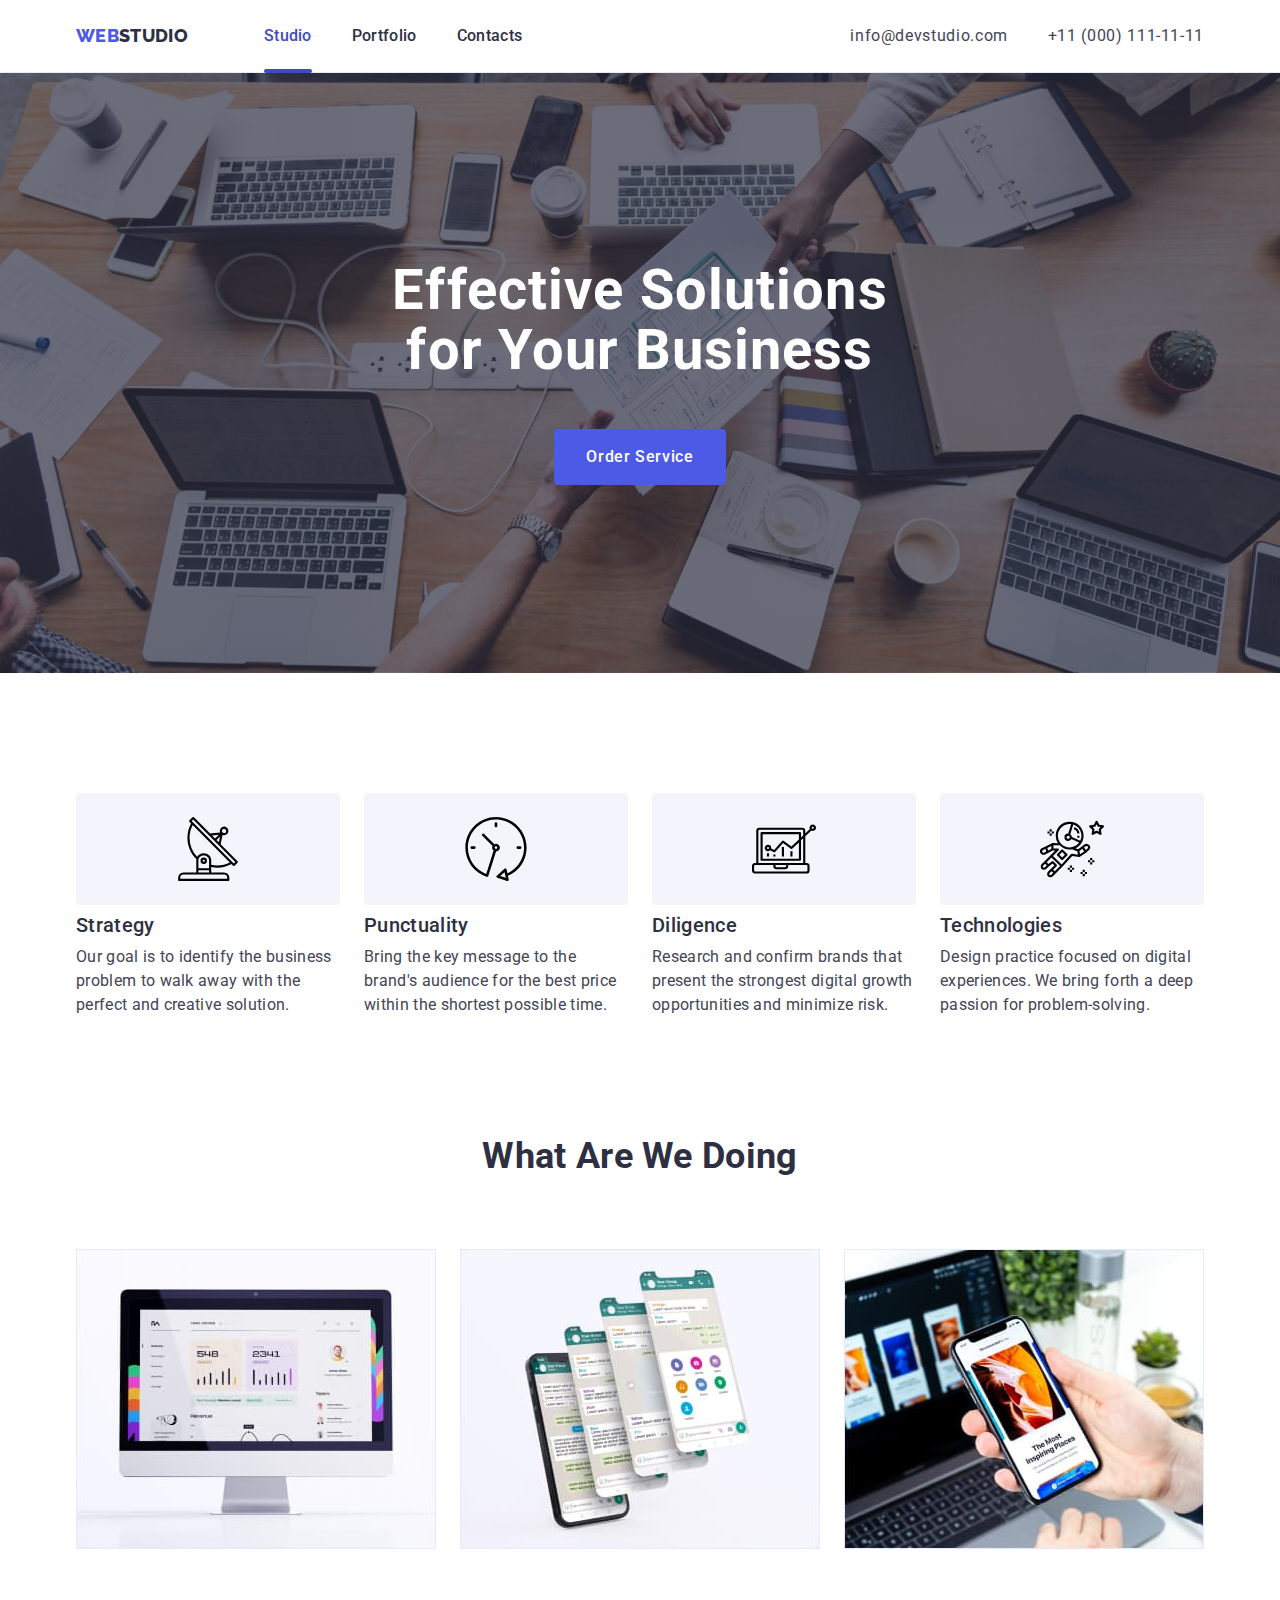
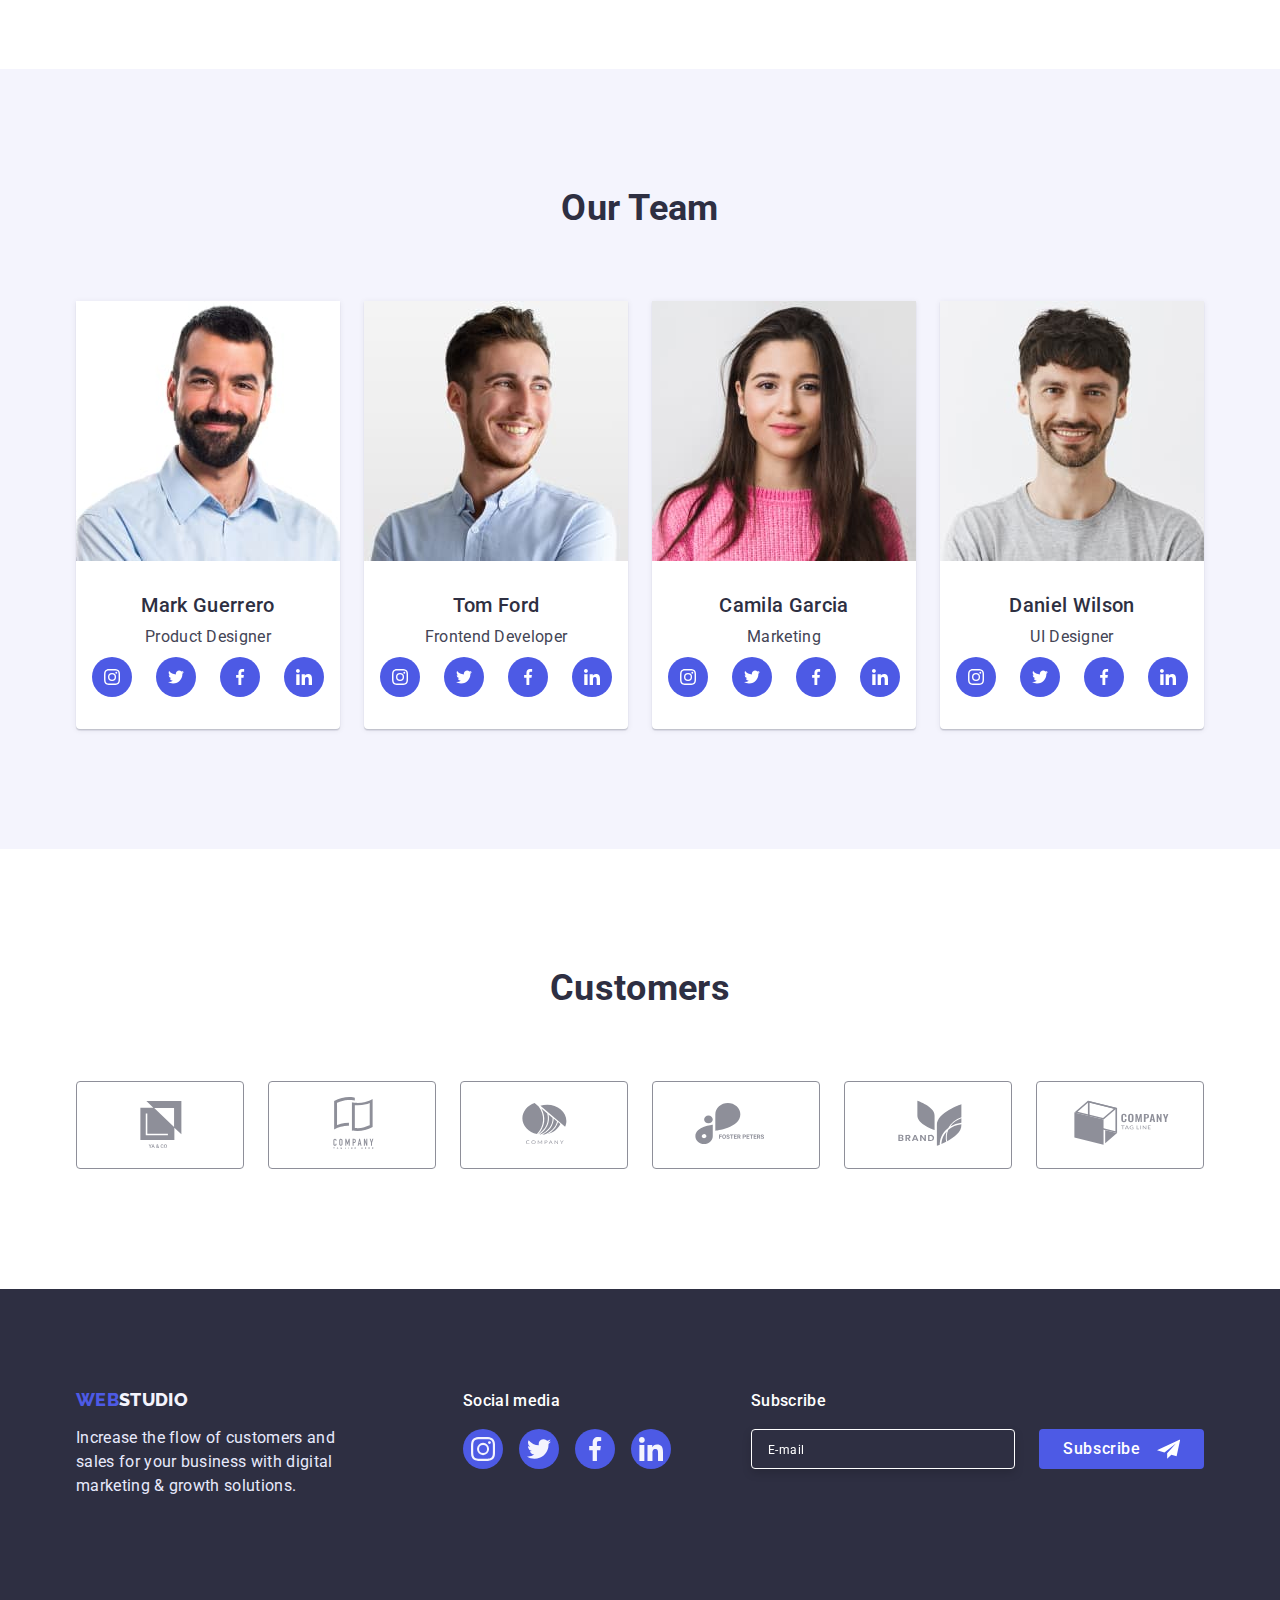
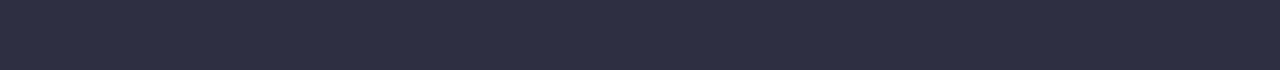
==== commit 9d13abff: "revised_hw7" ====
--- a/index.html
+++ b/index.html
@@ -72,7 +72,7 @@
             <a class="mob-menu-link link" href="./portfolio.html">Portfolio</a>
           </li>
           <li class="mob-menu-item">
-            <a class="mob-menu-link-sp link" href="">Contacts</a>
+            <a class="mob-menu-link link" href="">Contacts</a>
           </li>
         </ul>
         </div>
--- a/css/styles.css
+++ b/css/styles.css
@@ -33,6 +33,8 @@
 
 img {
     display: block;
+    width: 100%;
+    height: auto;
 }
 
 button {
@@ -138,6 +140,7 @@
 .mob-menu {
     position: fixed;
     top: 0;
+    left: 0;
     z-index: 100;
     padding: 80px 35px 40px 40px;
     width: 100%;
@@ -146,7 +149,15 @@
     display: flex;
     flex-direction: column;
     justify-content: space-between;
+    opacity: 1;
+    box-shadow: 0 0 0 100vmax rgba(0, 0, 0, 0.5);
     overflow: auto;
+    transition: opacity var(--transition-dur-time), visibility var(--transition-dur-time);}
+
+.mob-menu.is-hidden {
+    opacity: 0;
+    visibility: hidden;
+    pointer-events: none;
 }
 
 .mob-menu-link, .mob-menu-tel-link, .mob-menu-link-sp {
@@ -157,7 +168,7 @@
     color: var(--background-dark);
 }
 
-.mob-menu-link-sp {
+.mob-menu-link.current {
     color: var(--accent-color);
 }
 
@@ -188,7 +199,7 @@
 
 .mob-menu-social-list {
     display: flex;
-    justify-content: center;
+    justify-content: space-between;
     gap: 56px;
 }
 
@@ -213,13 +224,14 @@
     position: absolute;
     top: 24px;
     right: 24px;
+    /* margin-left: 381px; */
 
     display: flex;
     justify-content: center;
     align-items: center;
     width: 24px;
     height: 24px;
-    background-color: transparent;
+    background-color: var(--accent-lines);
     border: 1px solid rgba(0, 0, 0, 0.1);
     border-radius: 50%;
 }
@@ -407,7 +419,7 @@
 .customers-list {
     display: flex;
     flex-wrap: wrap;
-    justify-content: center;
+    justify-content: space-between;
     gap: 72px 16px;
 }
 
@@ -468,6 +480,7 @@
 }
 
 .footer-text {
+    line-height: 1.5;
     margin-top: 16px;
     color: var(--accent-lines);
 }
@@ -575,8 +588,12 @@
 /* ============================== /FOOTER =============================== */
 /* ============================== PORTFOLIO PAGE ======================= */
 .portfolio {
-    padding-top: 96px;
-    padding-bottom: 120px;
+    padding-top: 48px;
+    padding-bottom: 48px;
+}
+
+.portfolio-menu-card {
+    display: flex;
 }
 
 .portfolio-page-btn {
@@ -619,35 +636,6 @@
     color: var(--color-text-main);
 }
 
-.portfolio-menu-card {
-    display: flex;
-    margin-bottom: 72px;
-    justify-content: center;
-}
-
-.portfolio-item:not(:last-child) {
-    margin-right: 24px;
-}
-
-.portfolio-pg-content {
-    display: flex;
-    flex-wrap: wrap;
-}
-
-.portfolio-item-content {
-    width: calc((100% - 48px) / 3);
-    margin-right: 24px;
-    margin-bottom: 48px;
-}
-
-.portfolio-item-content:nth-child(3n) {
-    margin-right: 0;
-}
-
-.portfolio-item-content:nth-last-child(-n + 3) {
-    margin-bottom: 0;
-}
-
 .portfolio-item-link {
     display: block;
     transition: box-shadow var(--transition-dur-time);
@@ -677,7 +665,7 @@
     top: 0;
     width: 100%;
     height: 100%;
-    transform: translate(0, 100%);
+    transform: translate(0, 101%);
     transition: transform var(--transition-dur-time);
 
     line-height: 1.5;
@@ -693,10 +681,6 @@
     transform: translate(0, 0);
 }
 
-img {
-    width: 100%;
-    height: auto;
-} 
 /* ============================== /PORTFOLIO PAGE ======================= */
 /* ===============================MODAL WINDOW =========================== */
 .backdrop {
--- a/css/media.css
+++ b/css/media.css
@@ -16,9 +16,26 @@
 }
 
 .footer-logo {
-    display: flex;
-    justify-content: center;
-    align-items: center;
+    display: block;
+    text-align: center;
+}
+
+.portfolio-menu-card {
+    flex-wrap: wrap;
+    gap: 16px 24px;
+    margin-bottom: 48px;
+}
+
+.portfolio-page-btn {
+    padding: 8px 16px;
+}
+
+.portfolio-item-content {
+    width: 100%;
+}
+
+.portfolio-item-content:not(:last-child) {
+    margin-bottom: 48px;
 }
 
 }
@@ -66,7 +83,7 @@
     width: 100%;
     height: 4px;
     left: 0px;
-    top: 45px;
+    top: 49px;
     background: var(--accent-color);
     border-radius: 2px;
 }
@@ -188,6 +205,27 @@
     text-align: left;
 }
 
+.portfolio {
+    padding-top: 64px;
+    padding-bottom: 96px;
+}
+
+.portfolio-menu-card {
+    gap: 24px;
+    margin-bottom: 64px;
+    justify-content: center;
+}
+
+.portfolio-pg-content {
+    display: flex;
+    flex-wrap: wrap;
+    gap: 72px 24px;
+}
+
+.portfolio-item-content {
+    width: calc((100% - 24px) / 2);
+}
+
 }
 
 @media  screen and (min-width: 768px) and (max-width: 1199px) {
@@ -211,6 +249,10 @@
     padding-bottom: 24px;
 }
 
+.header-link.current::after {
+    top: 45px;
+}
+
 .logo {
     margin-right: 76px;
 }
@@ -222,6 +264,7 @@
 
 .address-link {
     font-weight: 400;
+    font-size: 16px;
     line-height: 1.5;
     color: var(--color-text-main);
 
@@ -270,7 +313,7 @@
     display: flex;
     justify-content: center;
     align-items: center;
-    margin-bottom: 24px;
+    margin-bottom: 8px;
     height: 112px;
     background: var(--backround-light);
     border-radius: 4px;
@@ -332,28 +375,45 @@
     margin-right: o;
 }
 
-.footer-text-div {
-    margin-right: 120px;
-}
-
 .footer-social-media {
     margin-right: 80px;
 }
 
 .footer-form-input {
     width: 264px;
-}
-
-
-
-
-
-
-
-
-
-
-
-
+    margin-bottom: 0;
+}
+
+.portfolio {
+    padding-top: 100px;
+    padding-bottom: 120px;
+}
+
+.portfolio-menu-card {
+    margin-bottom: 72px;
+}
+
+.portfolio-pg-content {
+    gap: 48px 24px;
+}
+
+.portfolio-item-content {
+    width: calc((100% - 48px) / 3);
+    /* margin-right: 24px;
+    margin-bottom: 48px; */
+}
+
+/* .portfolio-item:not(:last-child) {
+    margin-right: 24px;
+}
+ */
+
+/* .portfolio-item-content:nth-child(3n) {
+    margin-right: 0;
+}
+
+.portfolio-item-content:nth-last-child(-n + 3) {
+    margin-bottom: 0;
+} */
 
 }